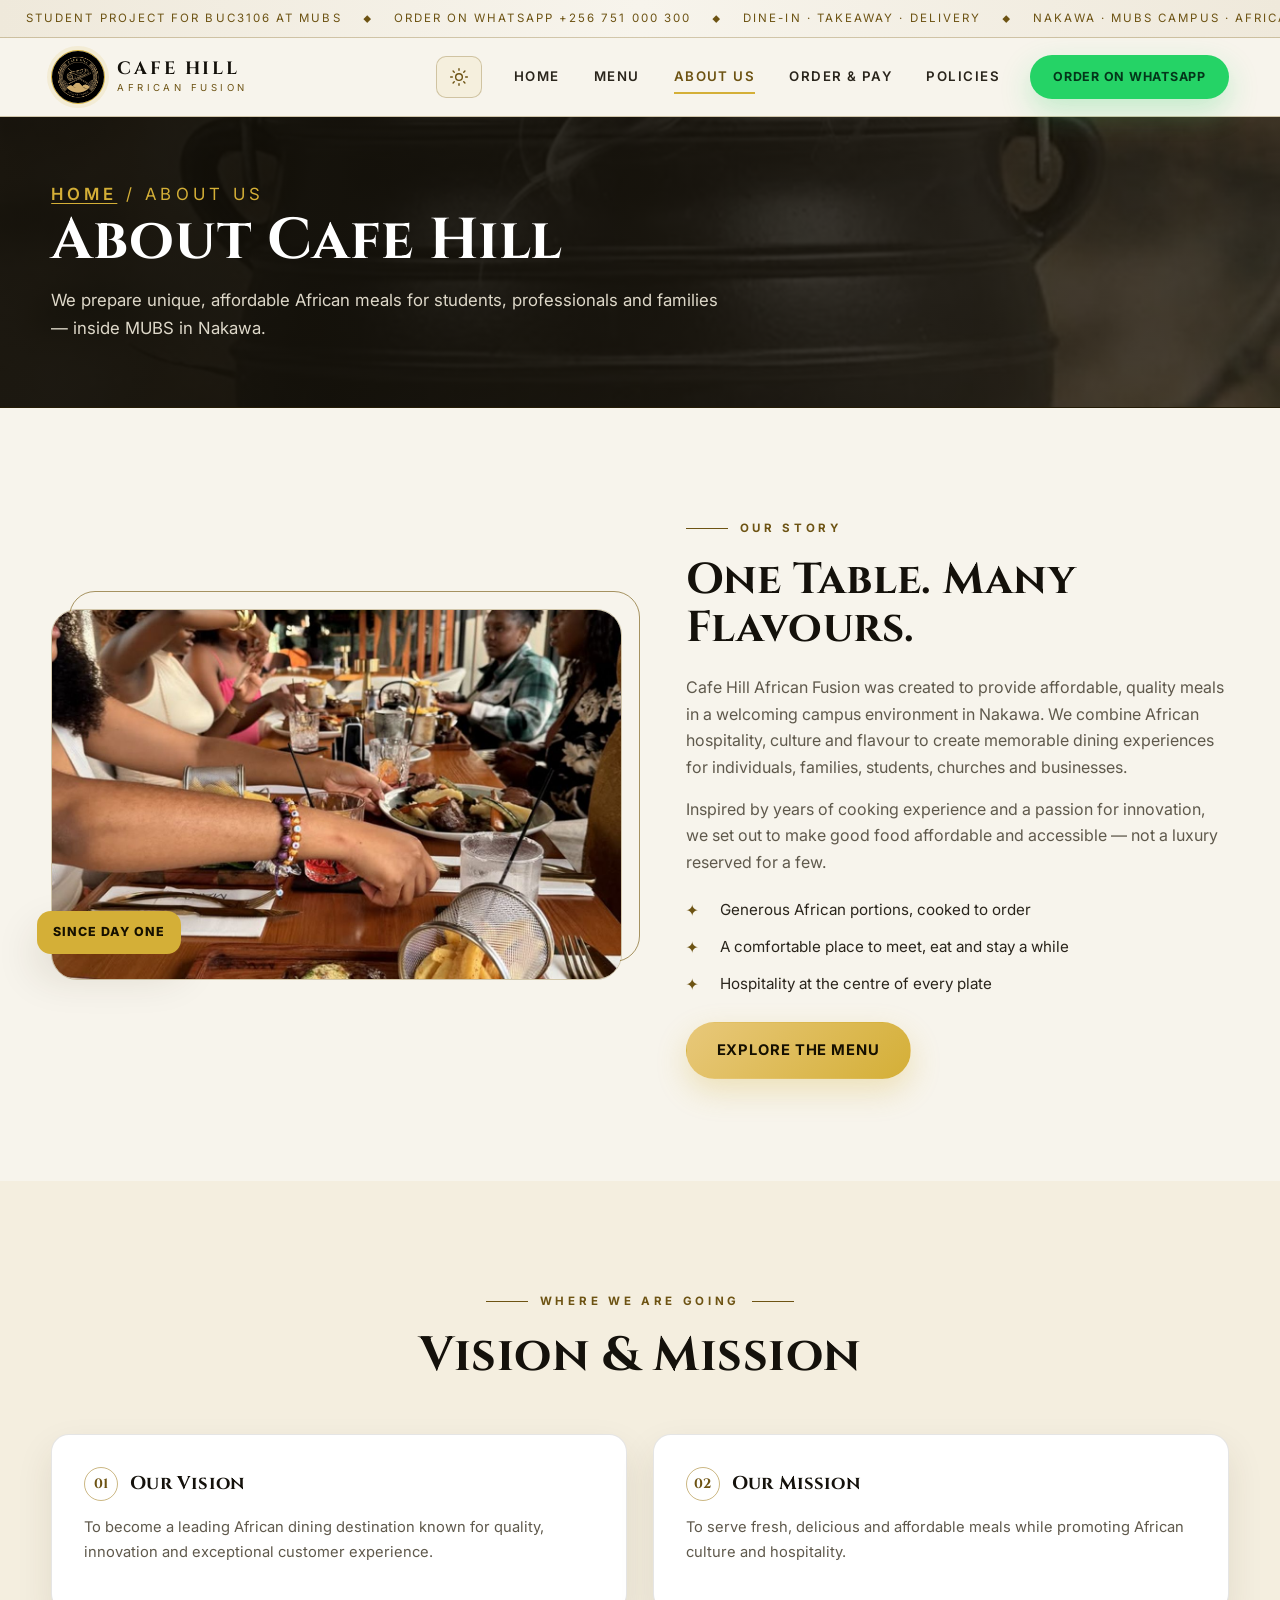
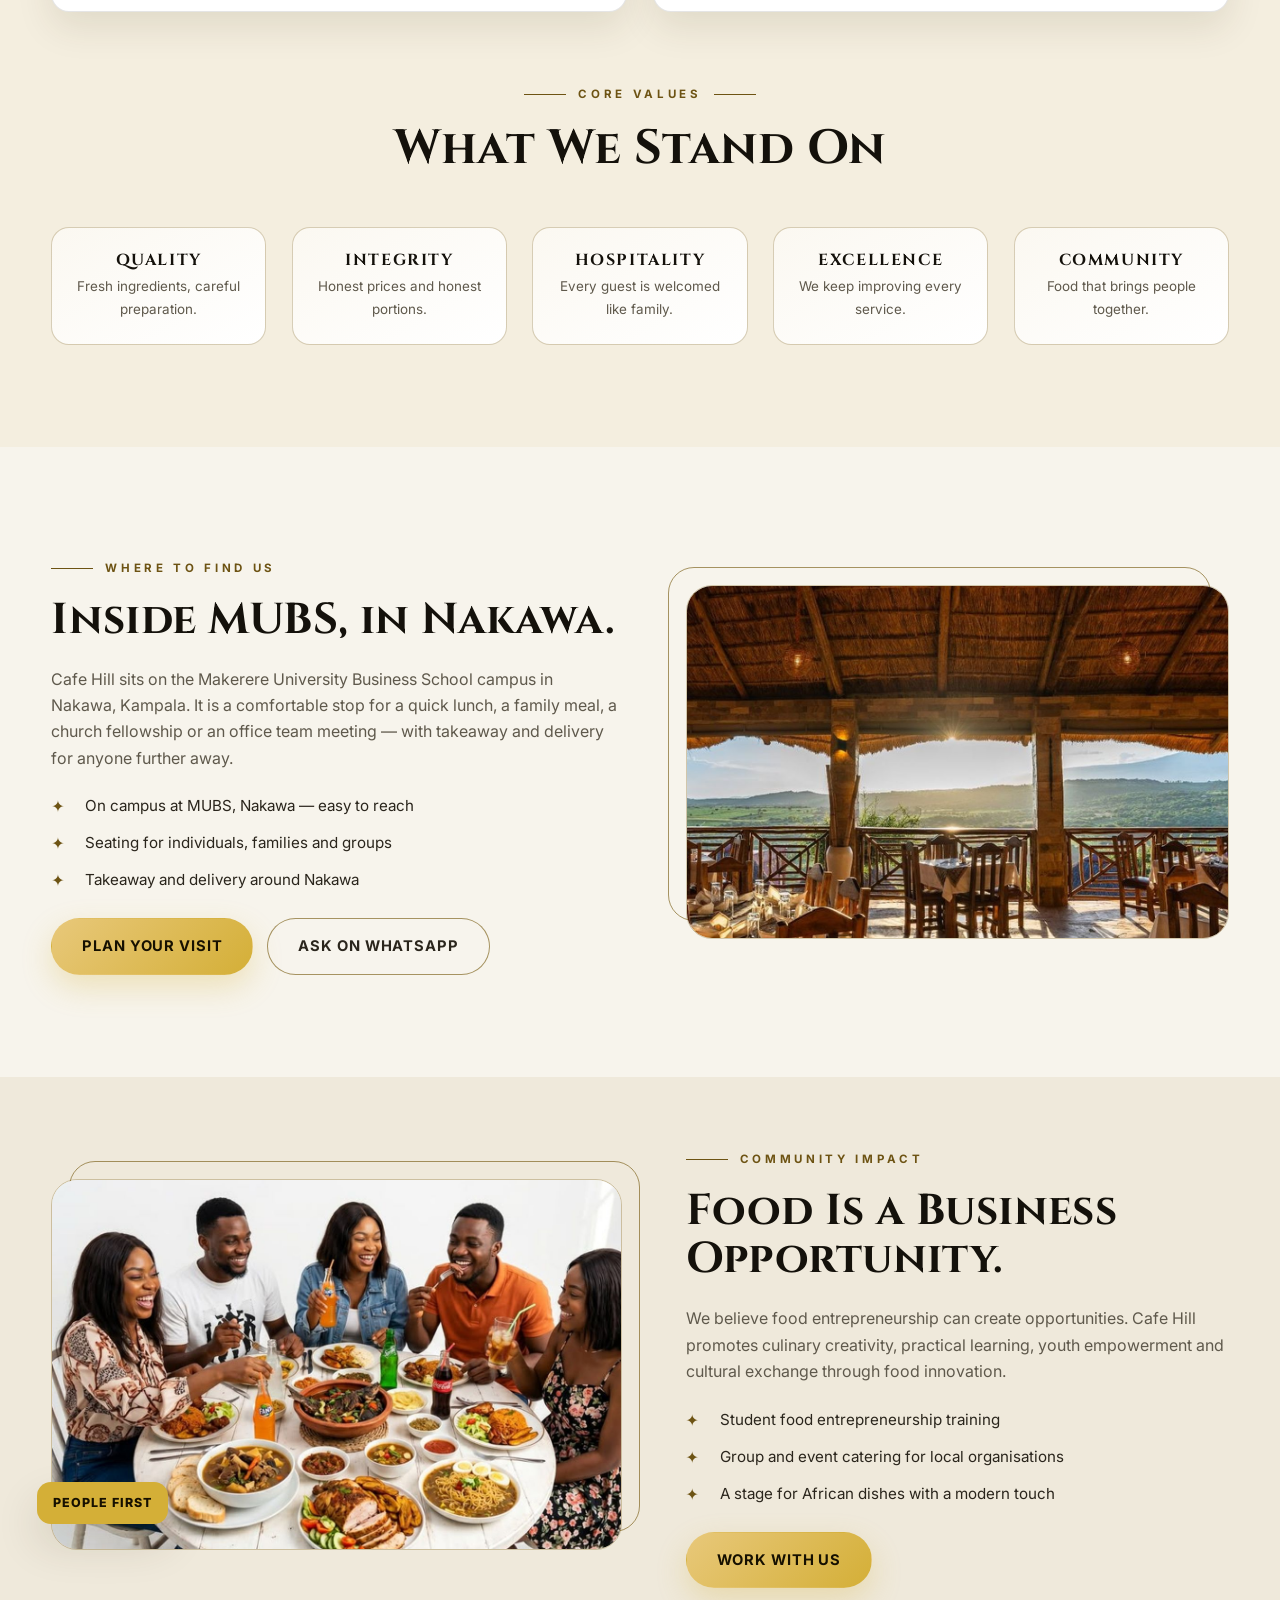
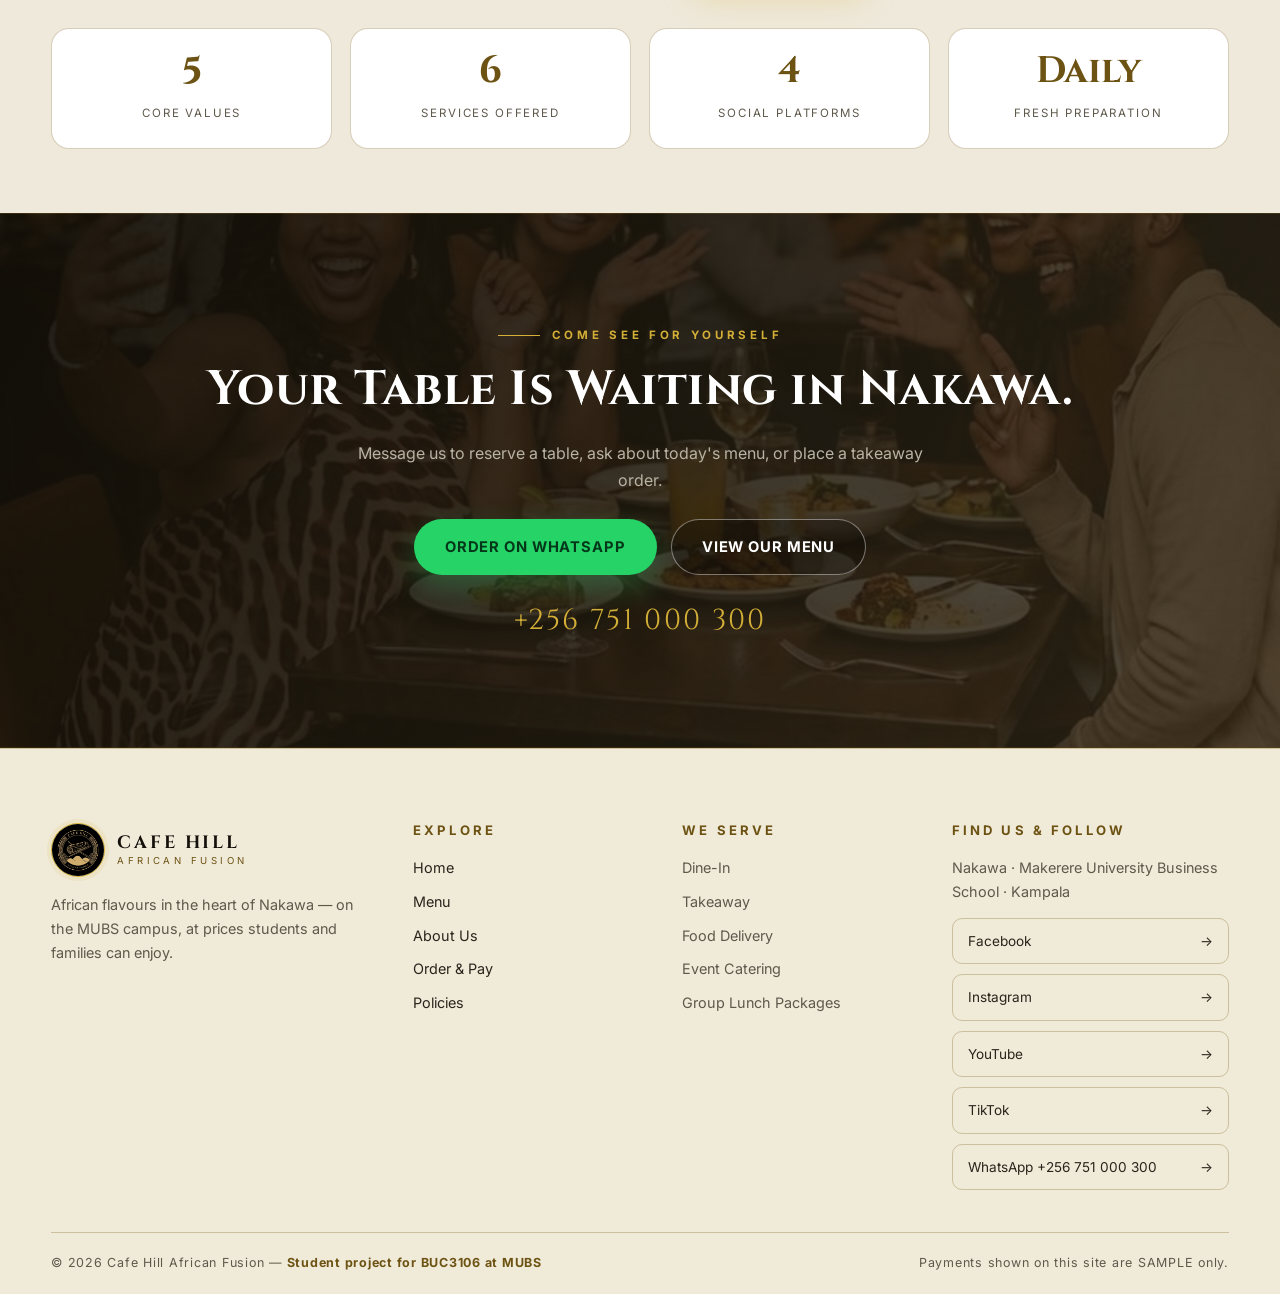
==== about.html @ 9f77c197 "Add the Cafe Hill African Fusion website: five pages, style.css and 26 photographs" ====
<!DOCTYPE html>
<html lang="en">
<head>
<meta charset="UTF-8">
<meta name="viewport" content="width=device-width, initial-scale=1">
<title>About Us | Cafe Hill African Fusion — Our Story, Vision &amp; Values</title>
<meta name="description" content="Cafe Hill African Fusion serves affordable African meals on the MUBS campus in Nakawa, Kampala, combining African hospitality with honest, modern cooking.">
<meta name="theme-color" content="#f7f4ec">
<link rel="icon" href="logo.jpeg">
<link rel="preconnect" href="https://fonts.googleapis.com">
<link rel="preconnect" href="https://fonts.gstatic.com" crossorigin>
<link href="https://fonts.googleapis.com/css2?family=Cinzel:wght@600;700;800&family=Inter:wght@400;500;600;700;800&display=swap" rel="stylesheet">
<link rel="stylesheet" href="style.css">
</head>
<body>

<!-- Top announcement bar -->
<div class="announce">
  <div class="announce__track">
    <span>Student project for BUC3106 at MUBS</span><span>Order on WhatsApp +256 751 000 300</span><span>Dine-in · Takeaway · Delivery</span><span>Nakawa · MUBS Campus · African Fusion</span>
    <span>Student project for BUC3106 at MUBS</span><span>Order on WhatsApp +256 751 000 300</span><span>Dine-in · Takeaway · Delivery</span><span>Nakawa · MUBS Campus · African Fusion</span>
  </div>
</div>

<!-- Header -->
<header class="site-header">
  <div class="container site-header__inner">
    <a class="brand" href="index.html">
      <img class="brand__mark" src="logo.jpeg" alt="Cafe Hill African Fusion logo">
      <span class="brand__text">
        <span class="brand__name">CAFE HILL</span>
        <span class="brand__tag">African Fusion</span>
      </span>
    </a>

    <input type="checkbox" id="nav-toggle" class="nav-toggle" aria-label="Show or hide the navigation menu">
    <input type="checkbox" id="theme-toggle" class="theme-toggle" checked aria-label="Switch between dark and light mode">

    <label class="theme-btn" for="theme-toggle">
      <svg class="icon-moon" viewBox="0 0 24 24" fill="none" stroke="currentColor" stroke-width="1.7" stroke-linecap="round" stroke-linejoin="round" aria-hidden="true"><path d="M21 12.8A9 9 0 1 1 11.2 3a7 7 0 0 0 9.8 9.8Z"/></svg>
      <svg class="icon-sun" viewBox="0 0 24 24" fill="none" stroke="currentColor" stroke-width="1.7" stroke-linecap="round" aria-hidden="true"><circle cx="12" cy="12" r="4"/><path d="M12 2v2M12 20v2M4.9 4.9l1.4 1.4M17.7 17.7l1.4 1.4M2 12h2M20 12h2M4.9 19.1l1.4-1.4M17.7 6.3l1.4-1.4"/></svg>
    </label>

    <label class="burger" for="nav-toggle" aria-hidden="true"><span></span><span></span><span></span></label>

    <nav class="site-nav" aria-label="Main menu">
      <a class="nav-link" href="index.html">Home</a>
      <a class="nav-link" href="products.html">Menu</a>
      <a class="nav-link" href="about.html" aria-current="page">About Us</a>
      <a class="nav-link" href="pay.html">Order &amp; Pay</a>
      <a class="nav-link" href="policies.html">Policies</a>
      <a class="btn btn--wa btn--sm header-cta" href="https://wa.me/256751000300?text=Hello%20Cafe%20Hill%2C%20I%20would%20like%20to%20place%20an%20order." target="_blank" rel="noopener">Order on WhatsApp</a>
    </nav>
  </div>
</header>

<main>

  <!-- ============ PAGE HERO ============ -->
  <section class="page-hero" style="--page-img:url('images/kitchen-story.jpg')">
    <div class="page-hero__bg" role="img" aria-label="A cooking pot over an open fire"></div>
    <div class="container">
      <p class="crumbs"><a href="index.html">Home</a> / About Us</p>
      <h1>About Cafe Hill</h1>
      <p>We prepare unique, affordable African meals for students, professionals and families — inside MUBS in Nakawa.</p>
    </div>
  </section>

  <!-- ============ OUR STORY ============ -->
  <section class="section">
    <div class="container">
      <div class="split">
        <div class="split__media">
          <img src="images/community.jpg" alt="Friends sharing a meal at a restaurant table" width="1200" height="780">
          <span class="float-tag">Since Day One</span>
        </div>
        <div>
          <span class="eyebrow">Our Story</span>
          <h2>One Table. Many Flavours.</h2>
          <p>
            Cafe Hill African Fusion was created to provide affordable, quality meals in a welcoming
            campus environment in Nakawa. We combine African hospitality, culture and flavour to create
            memorable dining experiences for individuals, families, students, churches and businesses.
          </p>
          <p>
            Inspired by years of cooking experience and a passion for innovation, we set out to make good
            food affordable and accessible — not a luxury reserved for a few.
          </p>
          <ul class="check-list">
            <li>Generous African portions, cooked to order</li>
            <li>A comfortable place to meet, eat and stay a while</li>
            <li>Hospitality at the centre of every plate</li>
          </ul>
          <a class="btn btn--gold" href="products.html">Explore The Menu</a>
        </div>
      </div>
    </div>
  </section>

  <!-- ============ VISION & MISSION ============ -->
  <section class="section section--cream">
    <div class="container">
      <div class="section-head section-head--center">
        <span class="eyebrow">Where We Are Going</span>
        <h2>Vision &amp; Mission</h2>
      </div>

      <div class="grid grid--2">
        <article class="policy-card">
          <h3><span class="num">01</span> Our Vision</h3>
          <p>
            To become a leading African dining destination known for quality, innovation and
            exceptional customer experience.
          </p>
        </article>
        <article class="policy-card">
          <h3><span class="num">02</span> Our Mission</h3>
          <p>
            To serve fresh, delicious and affordable meals while promoting African culture and hospitality.
          </p>
        </article>
      </div>

      <div class="section-head section-head--center" style="margin-top:clamp(40px,5vw,64px)">
        <span class="eyebrow">Core Values</span>
        <h2>What We Stand On</h2>
      </div>

      <div class="grid grid--5">
        <article class="value-pill"><h3>Quality</h3><p>Fresh ingredients, careful preparation.</p></article>
        <article class="value-pill"><h3>Integrity</h3><p>Honest prices and honest portions.</p></article>
        <article class="value-pill"><h3>Hospitality</h3><p>Every guest is welcomed like family.</p></article>
        <article class="value-pill"><h3>Excellence</h3><p>We keep improving every service.</p></article>
        <article class="value-pill"><h3>Community</h3><p>Food that brings people together.</p></article>
      </div>
    </div>
  </section>

  <!-- ============ LOCATION ============ -->
  <section class="section">
    <div class="container">
      <div class="split split--reverse">
        <div class="split__media">
          <img src="images/terrace.jpg" alt="Open-air dining terrace with a wide view" width="1200" height="780">
        </div>
        <div>
          <span class="eyebrow">Where To Find Us</span>
          <h2>Inside MUBS, in Nakawa.</h2>
          <p>
            Cafe Hill sits on the Makerere University Business School campus in Nakawa, Kampala. It is a
            comfortable stop for a quick lunch, a family meal, a church fellowship or an office team
            meeting — with takeaway and delivery for anyone further away.
          </p>
          <ul class="check-list">
            <li>On campus at MUBS, Nakawa — easy to reach</li>
            <li>Seating for individuals, families and groups</li>
            <li>Takeaway and delivery around Nakawa</li>
          </ul>
          <div class="btn-row">
            <a class="btn btn--gold" href="pay.html">Plan Your Visit</a>
            <a class="btn btn--ghost" href="https://wa.me/256751000300?text=Hello%20Cafe%20Hill%2C%20I%20would%20like%20to%20ask%20about%20your%20location." target="_blank" rel="noopener">Ask On WhatsApp</a>
          </div>
        </div>
      </div>
    </div>
  </section>

  <!-- ============ COMMUNITY IMPACT ============ -->
  <section class="section section--tight section--alt">
    <div class="container">
      <div class="split">
        <div class="split__media">
          <img src="images/catering.jpg" alt="A shared table of food for a group" width="1200" height="780">
          <span class="float-tag">People First</span>
        </div>
        <div>
          <span class="eyebrow">Community Impact</span>
          <h2>Food Is a Business Opportunity.</h2>
          <p>
            We believe food entrepreneurship can create opportunities. Cafe Hill promotes culinary
            creativity, practical learning, youth empowerment and cultural exchange through food innovation.
          </p>
          <ul class="check-list">
            <li>Student food entrepreneurship training</li>
            <li>Group and event catering for local organisations</li>
            <li>A stage for African dishes with a modern touch</li>
          </ul>
          <a class="btn btn--gold" href="https://wa.me/256751000300?text=Hello%20Cafe%20Hill%2C%20I%20would%20like%20to%20know%20more%20about%20your%20training%20and%20catering." target="_blank" rel="noopener">Work With Us</a>
        </div>
      </div>

      <div class="stat-row">
        <div class="stat"><b>5</b><span>Core Values</span></div>
        <div class="stat"><b>6</b><span>Services Offered</span></div>
        <div class="stat"><b>4</b><span>Social Platforms</span></div>
        <div class="stat"><b>Daily</b><span>Fresh Preparation</span></div>
      </div>
    </div>
  </section>

  <!-- ============ CTA BAND ============ -->
  <section class="section cta-band" style="--cta-img:url('images/friends.jpg')">
    <div class="container">
      <span class="eyebrow" style="justify-content:center">Come See For Yourself</span>
      <h2>Your Table Is Waiting in Nakawa.</h2>
      <p>Message us to reserve a table, ask about today's menu, or place a takeaway order.</p>
      <div class="btn-row">
        <a class="btn btn--wa" href="https://wa.me/256751000300?text=Hello%20Cafe%20Hill%2C%20I%20would%20like%20to%20place%20an%20order." target="_blank" rel="noopener">Order on WhatsApp</a>
        <a class="btn btn--ghost" href="products.html">View Our Menu</a>
      </div>
      <span class="cta-phone">+256 751 000 300</span>
    </div>
  </section>

</main>

<!-- Footer -->
<footer class="site-footer">
  <div class="container">
    <div class="footer-grid">
      <div class="footer-brand">
        <a class="brand" href="index.html">
          <img class="brand__mark" src="logo.jpeg" alt="Cafe Hill African Fusion logo">
          <span class="brand__text">
            <span class="brand__name">CAFE HILL</span>
            <span class="brand__tag">African Fusion</span>
          </span>
        </a>
        <p>African flavours in the heart of Nakawa — on the MUBS campus, at prices students and families can enjoy.</p>
      </div>

      <div>
        <h2 class="foot-title">Explore</h2>
        <ul class="footer-links">
          <li><a href="index.html">Home</a></li>
          <li><a href="products.html">Menu</a></li>
          <li><a href="about.html">About Us</a></li>
          <li><a href="pay.html">Order &amp; Pay</a></li>
          <li><a href="policies.html">Policies</a></li>
        </ul>
      </div>

      <div>
        <h2 class="foot-title">We Serve</h2>
        <ul class="footer-links">
          <li>Dine-In</li>
          <li>Takeaway</li>
          <li>Food Delivery</li>
          <li>Event Catering</li>
          <li>Group Lunch Packages</li>
        </ul>
      </div>

      <div>
        <h2 class="foot-title">Find Us &amp; Follow</h2>
        <p>Nakawa · Makerere University Business School · Kampala</p>
        <div class="footer-social">
          <a href="https://www.facebook.com/share/1Jii14uaoe/" target="_blank" rel="noopener"><span>Facebook</span><span>→</span></a>
          <a href="https://www.instagram.com/cafehillrestaurant" target="_blank" rel="noopener"><span>Instagram</span><span>→</span></a>
          <a href="https://youtube.com/@cafehillrestaurant" target="_blank" rel="noopener"><span>YouTube</span><span>→</span></a>
          <a href="https://www.tiktok.com/@cafehillrestaurant" target="_blank" rel="noopener"><span>TikTok</span><span>→</span></a>
          <a href="https://wa.me/256751000300" target="_blank" rel="noopener"><span>WhatsApp +256 751 000 300</span><span>→</span></a>
        </div>
      </div>
    </div>

    <div class="footer-bottom">
      <span>© <span>2026</span> Cafe Hill African Fusion — <strong>Student project for BUC3106 at MUBS</strong></span>
      <span>Payments shown on this site are SAMPLE only.</span>
    </div>
  </div>
</footer>

</body>
</html>
---- style.css ----
/* ============================================================
   CAFE HILL — AFRICAN FUSION
   style.css  |  All design for every page lives in this file.
   Brand: gold, black, cream (taken from the logo).
   Supports DARK mode (default) and LIGHT mode — the toggle in the
   header is a plain checkbox, so no JavaScript is needed anywhere.
   ============================================================ */

/* ---------- 1. Design tokens — DARK (default) ---------- */
:root {
  /* brand */
  --gold: #d4af37;
  --gold-2: #e8c87a;
  --gold-3: #7a5f16;          /* dark enough for text on light panels */
  --whatsapp: #25d366;
  --whatsapp-ink: #04361a;
  --link-green: #25d366;

  /* surfaces */
  --bg: #0a0a0a;
  --bg-alt: #0e0e0e;
  --bg-deep: #050505;
  --surface: #121212;
  --surface-2: #1b1b1b;
  --surface-3: #242424;
  --header-bg: rgba(8, 8, 8, 0.92);
  --line: rgba(212, 175, 55, 0.22);
  --line-strong: rgba(212, 175, 55, 0.5);
  --shadow: 0 22px 50px rgba(0, 0, 0, 0.45);

  /* text */
  --text: #f6f0e1;
  --heading: #ffffff;
  --muted: #b9b3a4;

  /* light "panel" (the cream sections — always lighter than the page) */
  --panel-bg: #f6f0e1;
  --panel-heading: #0a0a0a;
  --panel-text: #17140d;
  --panel-muted: #5c574c;
  --panel-border: rgba(0, 0, 0, 0.09);
  --panel-shadow: 0 14px 34px rgba(0, 0, 0, 0.07);
  --panel-card: #ffffff;

  /* text that always sits on a photo or dark band */
  --on-dark: #ffffff;
  --on-dark-body: #ded8c9;
  --on-dark-muted: #b9b3a4;

  /* footer follows the theme (dark in dark mode, warm sand in light mode) */
  --announce-bg: linear-gradient(90deg, #000000, #171205, #000000);
  --announce-fg: #e8c87a;
  --footer-bg: #050505;
  --footer-text: #b9b3a4;
  --footer-link: #f0ebdd;
  --footer-line: rgba(212, 175, 55, 0.22);
  --footer-accent: #d4af37;

  --radius: 18px;
  --radius-lg: 26px;
  --font-display: "Cinzel", "Playfair Display", Georgia, serif;
  --font-body: "Inter", system-ui, -apple-system, "Segoe UI", sans-serif;
}

/* ---------- 1b. Design tokens — LIGHT ---------- */
html:has(#theme-toggle:checked) {
  --gold-3: #6d5313;
  --link-green: #0e7a3f;

  --bg: #f7f4ec;
  --bg-alt: #efe9db;
  --bg-deep: #e6dfcd;
  --surface: #ffffff;
  --surface-2: #fbf8f1;
  --surface-3: #f1ece0;
  --header-bg: rgba(247, 244, 236, 0.93);
  --line: rgba(122, 95, 22, 0.3);
  --line-strong: rgba(122, 95, 22, 0.65);
  --shadow: 0 20px 44px rgba(60, 45, 10, 0.14);

  --text: #2a251c;
  --heading: #14110b;
  --muted: #5f594c;

  --panel-bg: #f4eedf;
  --panel-heading: #14110b;
  --panel-text: #2a251c;
  --panel-muted: #5f594c;
  --panel-border: rgba(0, 0, 0, 0.1);
  --panel-shadow: 0 16px 36px rgba(60, 45, 10, 0.1);
  --panel-card: #ffffff;

  /* announcement bar + footer flip to light surfaces too */
  --announce-bg: linear-gradient(90deg, #efe9db, #f7f4ec, #efe9db);
  --announce-fg: #6d5313;
  --footer-bg: #f0ead9;
  --footer-text: #5f594c;
  --footer-link: #2a251c;
  --footer-line: rgba(122, 95, 22, 0.3);
  --footer-accent: #6d5313;
}

/* ---------- 2. Reset & base ---------- */
*,
*::before,
*::after { box-sizing: border-box; }

html {
  scroll-behavior: smooth;
  -webkit-text-size-adjust: 100%;
  background: var(--bg);
}

body {
  margin: 0;
  background: var(--bg);
  color: var(--text);
  font-family: var(--font-body);
  font-size: 16px;
  line-height: 1.65;
  /* "clip" (not "hidden") stops sideways scrolling without turning the body
     into a scroll container — "hidden" would break the sticky header. */
  overflow-x: clip;
  -webkit-font-smoothing: antialiased;
  /* No transition here on purpose: animating the page background can leave a
     half-switched (unreadable) state in screenshots and audits. */
}

img { max-width: 100%; display: block; }

a { color: inherit; text-decoration: none; }

h1, h2, h3, h4 {
  font-family: var(--font-display);
  font-weight: 700;
  line-height: 1.12;
  margin: 0 0 0.5em;
  color: var(--heading);
  letter-spacing: 0.01em;
}

p { margin: 0 0 1em; }

ul { margin: 0; padding: 0; list-style: none; }

:focus-visible {
  outline: 3px solid var(--gold);
  outline-offset: 3px;
  border-radius: 4px;
}

::selection { background: var(--gold); color: #161000; }

/* ---------- 3. Layout helpers ---------- */
.container {
  width: min(1180px, 92vw);
  margin-inline: auto;
}

.section { padding: clamp(56px, 8vw, 104px) 0; }
.section--tight { padding: clamp(40px, 5vw, 64px) 0; }
.section--alt { background: var(--bg-alt); }

/* Light "panel" sections (always readable in both modes) */
.section--cream {
  background: var(--panel-bg);
  color: var(--panel-text);
}
.section--cream h1,
.section--cream h2,
.section--cream h3,
.section--cream h4 { color: var(--panel-heading); }
.section--cream p { color: var(--panel-muted); }

/* Small gold label above every section title */
.eyebrow {
  display: inline-flex;
  align-items: center;
  gap: 12px;
  font-family: var(--font-body);
  font-size: 0.72rem;
  font-weight: 700;
  letter-spacing: 0.32em;
  text-transform: uppercase;
  color: var(--gold);
  margin-bottom: 18px;
}
.eyebrow::before {
  content: "";
  width: 42px;
  height: 1px;
  background: currentColor;
}
.section--cream .eyebrow { color: var(--gold-3); }

.section-head { max-width: 720px; margin-bottom: clamp(30px, 4vw, 52px); }
.section-head h2 { font-size: clamp(1.9rem, 4vw, 3rem); }
.section-head p { color: var(--muted); font-size: 1.05rem; margin-bottom: 0; }
.section--cream .section-head p { color: var(--panel-muted); }
.section-head--center { margin-inline: auto; text-align: center; }
.section-head--center .eyebrow { justify-content: center; }
.section-head--center .eyebrow::after {
  content: "";
  width: 42px;
  height: 1px;
  background: currentColor;
}

/* ---------- 4. Buttons ---------- */
.btn {
  display: inline-flex;
  align-items: center;
  justify-content: center;
  gap: 10px;
  padding: 15px 30px;
  border-radius: 999px;
  font-weight: 700;
  font-size: 0.92rem;
  letter-spacing: 0.06em;
  text-transform: uppercase;
  border: 1px solid transparent;
  cursor: pointer;
  transition: transform 0.25s ease, background 0.25s ease, color 0.25s ease,
    box-shadow 0.25s ease, border-color 0.25s ease;
}
.btn:hover { transform: translateY(-3px); }
.btn:active { transform: translateY(-1px); }

.btn--gold {
  background: linear-gradient(135deg, var(--gold-2), var(--gold));
  color: #161000;
  box-shadow: 0 12px 30px rgba(212, 175, 55, 0.28);
}
.btn--gold:hover { box-shadow: 0 18px 38px rgba(212, 175, 55, 0.4); }

.btn--wa {
  background: var(--whatsapp);
  color: var(--whatsapp-ink);
  box-shadow: 0 12px 30px rgba(37, 211, 102, 0.25);
}
.btn--wa:hover { background: #3ce67a; box-shadow: 0 18px 40px rgba(37, 211, 102, 0.35); }

.btn--ghost {
  background: rgba(255, 255, 255, 0.05);
  border-color: var(--line-strong);
  color: var(--text);
}
.btn--ghost:hover {
  border-color: var(--gold);
  color: var(--gold);
  background: rgba(212, 175, 55, 0.12);
}

.btn--dark {
  background: #14110b;
  color: #f6f0e1;
  border-color: #14110b;
}
.btn--dark:hover { background: #000; color: var(--gold); border-color: #000; }

.btn--sm { padding: 11px 22px; font-size: 0.78rem; }
.btn--block { width: 100%; }

.btn-row { display: flex; flex-wrap: wrap; gap: 14px; }

/* Ghost buttons sitting on a photo always use light ink */
.hero .btn--ghost,
.page-hero .btn--ghost,
.cta-band .btn--ghost {
  color: var(--on-dark);
  border-color: rgba(255, 255, 255, 0.42);
  background: rgba(0, 0, 0, 0.28);
}
.hero .btn--ghost:hover,
.page-hero .btn--ghost:hover,
.cta-band .btn--ghost:hover {
  color: var(--gold);
  border-color: var(--gold);
  background: rgba(0, 0, 0, 0.5);
}

/* ---------- 5. Theme toggle (CSS only, no JavaScript) ---------- */
.theme-toggle {
  position: absolute;
  width: 1px;
  height: 1px;
  opacity: 0;
  pointer-events: none;
}

.theme-btn {
  margin-left: auto;
  display: grid;
  place-items: center;
  width: 46px;
  height: 42px;
  border: 1px solid var(--line);
  border-radius: 10px;
  background: rgba(212, 175, 55, 0.08);
  color: var(--gold);
  cursor: pointer;
  flex: 0 0 auto;
  transition: background 0.25s ease, border-color 0.25s ease, transform 0.25s ease;
}
.theme-btn:hover {
  background: rgba(212, 175, 55, 0.18);
  border-color: var(--gold);
  transform: translateY(-2px);
}
.theme-btn svg {
  grid-area: 1 / 1;
  width: 20px;
  height: 20px;
  transition: opacity 0.3s ease, transform 0.45s ease;
}
.theme-btn .icon-sun { opacity: 0; transform: rotate(-120deg) scale(0.4); }
html:has(#theme-toggle:checked) .theme-btn .icon-moon { opacity: 0; transform: rotate(120deg) scale(0.4); }
html:has(#theme-toggle:checked) .theme-btn .icon-sun { opacity: 1; transform: none; }
.theme-toggle:focus-visible ~ .site-header .theme-btn,
.theme-toggle:focus-visible ~ .theme-btn {
  outline: 3px solid var(--gold);
  outline-offset: 3px;
}

/* ---------- 6. Announcement bar ---------- */
.announce {
  background: var(--announce-bg);
  border-bottom: 1px solid var(--line);
  color: var(--announce-fg);
  font-size: 0.72rem;
  letter-spacing: 0.18em;
  text-transform: uppercase;
  overflow: hidden;
  white-space: nowrap;
}
.announce__track {
  display: inline-block;
  padding: 9px 0;
  animation: slide-left 32s linear infinite;
}
.announce__track span { padding: 0 26px; position: relative; }
.announce__track span::after {
  content: "◆";
  position: absolute;
  right: -5px;
  font-size: 0.5rem;
  top: 2px;
  color: var(--gold-3);
}
@keyframes slide-left {
  from { transform: translateX(0); }
  to { transform: translateX(-50%); }
}

/* ---------- 7. Header & navigation ---------- */
.site-header {
  position: sticky;
  top: 0;
  z-index: 60;
  background: var(--header-bg);
  backdrop-filter: blur(14px);
  border-bottom: 1px solid var(--line);
}

.site-header__inner {
  display: flex;
  align-items: center;
  justify-content: space-between;
  gap: 18px;
  padding: 12px 0;
}

.brand { display: flex; align-items: center; gap: 12px; }
.brand__mark {
  width: 54px;
  height: 54px;
  border-radius: 50%;
  object-fit: cover;
  border: 1px solid var(--gold);
  box-shadow: 0 0 0 4px rgba(212, 175, 55, 0.12);
  background: #000;
}
.brand__text { line-height: 1.1; }
.brand__name {
  font-family: var(--font-display);
  font-size: 1.12rem;
  font-weight: 700;
  letter-spacing: 0.16em;
  color: var(--heading);
  display: block;
}
.brand__tag {
  font-size: 0.6rem;
  letter-spacing: 0.36em;
  text-transform: uppercase;
  color: var(--gold);
  display: block;
  margin-top: 3px;
}

.nav-toggle { position: absolute; opacity: 0; pointer-events: none; }

.site-nav { display: flex; align-items: center; gap: 6px; }
.site-nav a.nav-link {
  position: relative;
  padding: 10px 14px;
  font-size: 0.83rem;
  font-weight: 600;
  letter-spacing: 0.11em;
  text-transform: uppercase;
  color: var(--text);
  transition: color 0.2s ease;
}
.site-nav a.nav-link::after {
  content: "";
  position: absolute;
  left: 14px;
  right: 14px;
  bottom: 4px;
  height: 2px;
  background: var(--gold);
  transform: scaleX(0);
  transform-origin: left;
  transition: transform 0.28s ease;
}
.site-nav a.nav-link:hover { color: var(--gold); }
.site-nav a.nav-link:hover::after,
.site-nav a.nav-link[aria-current="page"]::after { transform: scaleX(1); }
.site-nav a.nav-link[aria-current="page"] { color: var(--gold); }

.header-cta { margin-left: 10px; }

.burger {
  display: none;
  width: 46px;
  height: 42px;
  border: 1px solid var(--line);
  border-radius: 10px;
  cursor: pointer;
  place-items: center;
  gap: 5px;
  padding: 11px 12px;
}
.burger span {
  display: block;
  height: 2px;
  width: 100%;
  background: var(--gold);
  transition: transform 0.3s ease, opacity 0.2s ease;
}
/* keyboard users get a visible ring on the burger, since its input is hidden */
.nav-toggle:focus-visible ~ .burger {
  outline: 3px solid var(--gold);
  outline-offset: 3px;
}

/* ---------- 8. Hero ---------- */
.hero {
  position: relative;
  isolation: isolate;
  min-height: min(88vh, 780px);
  display: flex;
  align-items: center;
  padding: clamp(60px, 9vw, 120px) 0;
  background: #000;
  overflow: hidden;
}
.hero__bg {
  position: absolute;
  inset: 0;
  z-index: -2;
  background-image: var(--hero-img);
  background-size: cover;
  background-position: center;
  transform: scale(1.04);
}
.hero::before {
  content: "";
  position: absolute;
  inset: 0;
  z-index: -1;
  background:
    linear-gradient(100deg, rgba(0, 0, 0, 0.95) 6%, rgba(0, 0, 0, 0.74) 48%, rgba(0, 0, 0, 0.3) 100%),
    radial-gradient(120% 90% at 50% 120%, rgba(212, 175, 55, 0.24), transparent 60%);
}
/* thin gold frame like the logo border */
.hero::after {
  content: "";
  position: absolute;
  inset: clamp(12px, 2vw, 26px);
  border: 1px solid rgba(212, 175, 55, 0.35);
  border-radius: 4px;
  pointer-events: none;
  z-index: -1;
}

.hero__inner { max-width: 760px; position: relative; }

.hero h1 {
  font-size: clamp(2.4rem, 6.4vw, 4.6rem);
  margin-bottom: 20px;
  color: var(--on-dark);
  text-shadow: 0 6px 40px rgba(0, 0, 0, 0.6);
}
.hero h1 em {
  font-style: normal;
  color: var(--gold);
  display: block;
}
.hero__lead {
  font-size: clamp(1rem, 1.6vw, 1.18rem);
  color: var(--on-dark-body);
  max-width: 56ch;
  margin-bottom: 30px;
}
.hero__badges {
  display: flex;
  flex-wrap: wrap;
  gap: 10px;
  margin-top: 34px;
}
.badge {
  display: inline-flex;
  align-items: center;
  gap: 8px;
  padding: 8px 16px;
  border: 1px solid var(--line-strong);
  background: var(--surface);
  border-radius: 999px;
  font-size: 0.76rem;
  letter-spacing: 0.1em;
  text-transform: uppercase;
  color: var(--text);
}
.badge b { color: var(--gold); font-weight: 700; }
/* On a photo or dark band the badge becomes a dark glass pill. */
.hero .badge,
.page-hero .badge,
.cta-band .badge {
  border-color: rgba(212, 175, 55, 0.4);
  background: rgba(0, 0, 0, 0.55);
  backdrop-filter: blur(6px);
  color: var(--on-dark);
}
.hero .badge b { color: var(--gold); }

/* floating card in the hero corner */
.hero__card {
  position: absolute;
  right: clamp(16px, 4vw, 70px);
  bottom: clamp(60px, 8vw, 80px);
  width: 250px;
  padding: 22px;
  background: rgba(10, 10, 10, 0.88);
  border: 1px solid rgba(212, 175, 55, 0.35);
  border-radius: var(--radius);
  backdrop-filter: blur(10px);
  box-shadow: var(--shadow);
  color: var(--on-dark-muted);
}
.hero__card h2, .hero__card h3 {
  font-size: 1rem;
  color: var(--gold);
  margin-bottom: 8px;
  letter-spacing: 0.08em;
}
.hero__card p { font-size: 0.86rem; color: var(--on-dark-muted); margin: 0; }
.hero__card .price {
  font-family: var(--font-display);
  font-size: 1.7rem;
  color: var(--on-dark);
  display: block;
  margin-top: 10px;
}

/* ---------- 9. Gold ticker strip ---------- */
.ticker {
  background: linear-gradient(90deg, var(--gold-3), var(--gold), var(--gold-2), var(--gold), var(--gold-3));
  color: #171100;
  overflow: hidden;
  white-space: nowrap;
  border-block: 1px solid #000;
}
.ticker__track {
  display: inline-block;
  padding: 15px 0;
  animation: slide-left 40s linear infinite;
  font-family: var(--font-display);
  font-weight: 700;
  font-size: clamp(0.95rem, 1.6vw, 1.15rem);
  letter-spacing: 0.16em;
  text-transform: uppercase;
}
.ticker__track span { padding: 0 26px; }
.ticker__track span::after { content: "✦"; padding-left: 26px; color: #6a5310; }

/* ---------- 10. Cards ---------- */
.grid { display: grid; gap: clamp(16px, 2vw, 26px); }
.grid--2 { grid-template-columns: repeat(2, 1fr); }
.grid--3 { grid-template-columns: repeat(3, 1fr); }
.grid--4 { grid-template-columns: repeat(4, 1fr); }
.grid--5 { grid-template-columns: repeat(5, 1fr); }

/* Why-choose card */
.why-card {
  position: relative;
  padding: 34px 28px;
  background: linear-gradient(160deg, var(--surface-2), var(--surface));
  border: 1px solid var(--line);
  border-radius: var(--radius);
  overflow: hidden;
  transition: transform 0.35s ease, border-color 0.35s ease, box-shadow 0.35s ease;
}
.why-card::before {
  content: attr(data-num);
  position: absolute;
  top: -14px;
  right: 10px;
  font-family: var(--font-display);
  font-size: 5rem;
  color: rgba(212, 175, 55, 0.14);
  line-height: 1;
}
.why-card:hover {
  transform: translateY(-8px);
  border-color: rgba(212, 175, 55, 0.55);
  box-shadow: var(--shadow);
}
.why-card__icon {
  width: 52px;
  height: 52px;
  display: grid;
  place-items: center;
  border-radius: 14px;
  background: rgba(212, 175, 55, 0.14);
  border: 1px solid var(--line);
  margin-bottom: 18px;
  color: var(--gold);
}
.why-card h3 { font-size: 1.15rem; margin-bottom: 8px; }
.why-card p { font-size: 0.92rem; color: var(--muted); margin: 0; }

/* Product / dish card */
.dish-card {
  display: flex;
  flex-direction: column;
  background: var(--surface);
  border: 1px solid var(--line);
  border-radius: var(--radius);
  overflow: hidden;
  transition: transform 0.35s ease, box-shadow 0.35s ease, border-color 0.35s ease;
}
.dish-card:hover {
  transform: translateY(-8px);
  border-color: rgba(212, 175, 55, 0.6);
  box-shadow: var(--shadow);
}
.dish-card__media { position: relative; aspect-ratio: 4 / 3; overflow: hidden; background: #000; }
.dish-card__media img {
  width: 100%;
  height: 100%;
  object-fit: cover;
  transition: transform 0.7s ease;
}
.dish-card:hover .dish-card__media img { transform: scale(1.09); }
.dish-card__price {
  position: absolute;
  left: 14px;
  bottom: 14px;
  background: linear-gradient(135deg, var(--gold-2), var(--gold));
  color: #161000;
  font-weight: 800;
  font-size: 0.85rem;
  letter-spacing: 0.04em;
  padding: 8px 15px;
  border-radius: 999px;
  box-shadow: 0 10px 22px rgba(0, 0, 0, 0.45);
}
.dish-card__tag {
  position: absolute;
  top: 14px;
  right: 14px;
  background: rgba(0, 0, 0, 0.8);
  border: 1px solid rgba(212, 175, 55, 0.45);
  color: var(--gold-2);
  font-size: 0.64rem;
  letter-spacing: 0.18em;
  text-transform: uppercase;
  padding: 6px 12px;
  border-radius: 999px;
}
.dish-card__body { padding: 20px 20px 22px; display: flex; flex-direction: column; flex: 1; }
.dish-card__body h3 { font-size: 1.1rem; margin-bottom: 6px; }
.dish-card__body p { font-size: 0.89rem; color: var(--muted); flex: 1; margin-bottom: 16px; }
.dish-card__meta {
  display: flex;
  align-items: center;
  justify-content: space-between;
  gap: 12px;
  padding-top: 14px;
  border-top: 1px dashed var(--line);
}
.dish-card__meta .price {
  font-family: var(--font-display);
  color: var(--gold);
  font-size: 1.12rem;
  font-weight: 700;
}
.mini-link {
  font-size: 0.76rem;
  font-weight: 700;
  letter-spacing: 0.12em;
  text-transform: uppercase;
  color: var(--link-green);
}
.mini-link:hover { color: var(--gold); }

/* ---------- 11. Split / story section ---------- */
.split {
  display: grid;
  grid-template-columns: 1.05fr 1fr;
  gap: clamp(28px, 5vw, 64px);
  align-items: center;
}
.split--reverse .split__media { order: 2; }

.split__media { position: relative; z-index: 0; }
.split__media img {
  border-radius: var(--radius-lg);
  width: 100%;
  height: 100%;
  object-fit: cover;
  border: 1px solid var(--line);
}
.split__media::after {
  content: "";
  position: absolute;
  inset: -18px -18px 18px 18px;
  border: 1px solid var(--line-strong);
  border-radius: var(--radius-lg);
  z-index: -1;
}
.split--reverse .split__media::after { inset: -18px 18px 18px -18px; }

.split__media .float-tag {
  position: absolute;
  left: -14px;
  bottom: 26px;
  background: var(--gold);
  color: #161000;
  padding: 14px 20px;
  border-radius: 14px;
  font-weight: 800;
  font-size: 0.85rem;
  letter-spacing: 0.08em;
  text-transform: uppercase;
  box-shadow: var(--shadow);
}

.split h2 { font-size: clamp(1.8rem, 3.6vw, 2.7rem); }
.split p { color: var(--muted); }
.section--cream .split p { color: var(--panel-muted); }

.check-list { display: grid; gap: 12px; margin: 22px 0 26px; }
.check-list li {
  position: relative;
  padding-left: 34px;
  font-size: 0.95rem;
  color: var(--text);
}
.section--cream .check-list li { color: var(--panel-text); }
.check-list li::before {
  content: "✦";
  position: absolute;
  left: 0;
  top: 0;
  color: var(--gold);
  font-size: 1rem;
}
.section--cream .check-list li::before { color: var(--gold-3); }

/* ---------- 12. Services chips ---------- */
.chips { display: flex; flex-wrap: wrap; gap: 12px; justify-content: center; }
.chip {
  padding: 13px 24px;
  border: 1px solid var(--line);
  border-radius: 999px;
  background: rgba(212, 175, 55, 0.05);
  font-size: 0.82rem;
  font-weight: 600;
  letter-spacing: 0.12em;
  text-transform: uppercase;
  color: var(--text);
  transition: all 0.25s ease;
}
.chip:hover {
  background: var(--gold);
  color: #161000;
  border-color: var(--gold);
  transform: translateY(-4px);
}

/* ---------- 13. Social cards ---------- */
.social-card {
  display: flex;
  align-items: center;
  gap: 16px;
  padding: 22px;
  border: 1px solid var(--line);
  border-radius: var(--radius);
  background: var(--surface);
  transition: all 0.3s ease;
}
.social-card:hover {
  transform: translateY(-6px);
  border-color: var(--gold);
  background: var(--surface-2);
}
.social-card__icon {
  width: 46px;
  height: 46px;
  flex: 0 0 46px;
  display: grid;
  place-items: center;
  border-radius: 12px;
  background: rgba(212, 175, 55, 0.16);
  color: var(--gold);
  font-weight: 800;
  font-family: var(--font-display);
}
.social-card b { display: block; font-size: 0.98rem; color: var(--heading); }
.social-card span { font-size: 0.8rem; color: var(--muted); }

/* ---------- 14. CTA band ---------- */
.cta-band {
  position: relative;
  overflow: hidden;
  background:
    linear-gradient(120deg, rgba(0, 0, 0, 0.93), rgba(0, 0, 0, 0.7)),
    var(--cta-img) center/cover;
  border-block: 1px solid var(--line);
  text-align: center;
}
.cta-band h2 { font-size: clamp(1.8rem, 4vw, 3rem); color: var(--on-dark); }
.cta-band p { color: var(--on-dark-muted); max-width: 60ch; margin-inline: auto; }
.cta-band .eyebrow { color: var(--gold); }
.cta-band .btn-row { justify-content: center; margin-top: 26px; }
.cta-phone {
  display: inline-block;
  margin-top: 22px;
  font-family: var(--font-display);
  font-size: clamp(1.2rem, 3vw, 1.8rem);
  color: var(--gold);
  letter-spacing: 0.08em;
}

/* ---------- 15. Footer ---------- */
.site-footer {
  background: var(--footer-bg);
  border-top: 1px solid var(--footer-line);
  padding: clamp(46px, 6vw, 74px) 0 0;
}
.footer-grid {
  display: grid;
  grid-template-columns: 1.4fr 1fr 1fr 1.2fr;
  gap: clamp(24px, 3vw, 44px);
  padding-bottom: 42px;
}
.site-footer .foot-title {
  font-size: 0.82rem;
  letter-spacing: 0.24em;
  text-transform: uppercase;
  color: var(--footer-accent);
  margin-bottom: 18px;
  font-family: var(--font-body);
  font-weight: 700;
}
/* the logo wording inside the footer follows the footer surface */
.site-footer .brand__name,
.site-footer .brand__tag { color: var(--heading); }
.site-footer .brand__tag { color: var(--footer-accent); }
.site-footer p, .site-footer li { color: var(--footer-text); font-size: 0.9rem; }
.footer-links li { margin-bottom: 10px; }
.footer-links a { color: var(--footer-link); display: inline-block; }
.footer-links a:hover { background: var(--gold); color: #161000; border-radius: 6px; padding-left: 6px; }
.footer-brand .brand { margin-bottom: 16px; }
.footer-social { display: grid; gap: 10px; }
.footer-social a {
  display: flex;
  align-items: center;
  justify-content: space-between;
  padding: 11px 15px;
  border: 1px solid var(--footer-line);
  border-radius: 10px;
  font-size: 0.85rem;
  color: var(--footer-link);
  transition: all 0.25s ease;
}
.footer-social a:hover { background: var(--gold); color: #161000; border-color: var(--gold); }
.footer-bottom {
  border-top: 1px solid var(--footer-line);
  padding: 20px 0;
  display: flex;
  flex-wrap: wrap;
  gap: 10px;
  justify-content: space-between;
  align-items: center;
  font-size: 0.78rem;
  color: var(--footer-text);
  letter-spacing: 0.06em;
}
.footer-bottom strong { color: var(--footer-accent); }

/* ---------- 16. Inner page hero ---------- */
.page-hero {
  position: relative;
  isolation: isolate;
  padding: clamp(56px, 8vw, 104px) 0;
  background: #000;
  overflow: hidden;
  border-bottom: 1px solid var(--line);
}
.page-hero__bg {
  position: absolute;
  inset: 0;
  z-index: -2;
  background-image: var(--page-img);
  background-size: cover;
  background-position: center;
}
.page-hero::before {
  content: "";
  position: absolute;
  inset: 0;
  z-index: -1;
  background: linear-gradient(100deg, rgba(0, 0, 0, 0.95) 25%, rgba(0, 0, 0, 0.62) 100%);
}
.page-hero h1 { font-size: clamp(2.1rem, 5vw, 3.6rem); margin-bottom: 14px; color: var(--on-dark); }
.page-hero p { color: var(--on-dark-body); max-width: 62ch; font-size: 1.05rem; margin-bottom: 0; }

.crumbs {
  font-size: 0.72rem;
  letter-spacing: 0.24em;
  text-transform: uppercase;
  color: var(--gold);
  margin-bottom: 18px;
}
.crumbs a:hover { text-decoration: underline; }

/* ---------- 17. Menu (products) page ---------- */
.cat-nav {
  position: sticky;
  top: 79px;
  z-index: 40;
  background: var(--header-bg);
  backdrop-filter: blur(12px);
  border-bottom: 1px solid var(--line);
}
.cat-nav__inner {
  display: flex;
  gap: 8px;
  overflow-x: auto;
  padding: 12px 0;
  scrollbar-width: none;
}
.cat-nav__inner::-webkit-scrollbar { display: none; }
.cat-nav a {
  white-space: nowrap;
  padding: 9px 18px;
  border: 1px solid var(--line);
  border-radius: 999px;
  font-size: 0.76rem;
  font-weight: 700;
  letter-spacing: 0.12em;
  text-transform: uppercase;
  color: var(--text);
  transition: all 0.25s ease;
}
.cat-nav a:hover { background: var(--gold); color: #161000; border-color: var(--gold); }

.menu-block { scroll-margin-top: 150px; }
.menu-block + .menu-block { margin-top: clamp(44px, 6vw, 76px); }

.menu-block__head {
  display: flex;
  align-items: baseline;
  gap: 18px;
  margin-bottom: 26px;
  padding-bottom: 14px;
  border-bottom: 1px solid var(--line);
}
.menu-block__head h2 { font-size: clamp(1.4rem, 3vw, 2.1rem); margin: 0; }
.menu-block__head span {
  font-size: 0.74rem;
  letter-spacing: 0.2em;
  text-transform: uppercase;
  color: var(--gold);
}

.note-box {
  margin-top: 34px;
  padding: 22px 26px;
  border: 1px dashed var(--line-strong);
  border-radius: var(--radius);
  background: rgba(212, 175, 55, 0.07);
  font-size: 0.9rem;
  color: var(--text);
}
.note-box b { color: var(--gold); }

/* Inline links inside running text are underlined so they are not
   distinguishable by colour alone (accessibility). */
.note-box a,
.crumbs a,
.policy-card a,
.step p a {
  text-decoration: underline;
  text-underline-offset: 3px;
  font-weight: 600;
}
/* In-text links keep strong contrast in BOTH themes (never an inline colour,
   because inline styles cannot be themed). */
.note-box a,
.step p a { color: var(--heading); }

/* ---------- 18. How to order & pay ---------- */
.steps {
  display: grid;
  grid-template-columns: repeat(4, 1fr);
  gap: 20px;
  counter-reset: step;
}
.step {
  position: relative;
  padding: 30px 24px 26px;
  background: var(--surface);
  border: 1px solid var(--line);
  border-radius: var(--radius);
  transition: all 0.3s ease;
}
.step:hover { border-color: var(--gold); transform: translateY(-6px); }
.step::before {
  counter-increment: step;
  content: counter(step, decimal-leading-zero);
  display: block;
  font-family: var(--font-display);
  font-size: 2rem;
  color: var(--gold);
  margin-bottom: 12px;
  line-height: 1;
}
.step h3 { font-size: 1.02rem; margin-bottom: 6px; }
.step p { font-size: 0.87rem; color: var(--muted); margin: 0; }
.step:not(:last-child)::after {
  content: "→";
  position: absolute;
  right: -18px;
  top: 42%;
  color: var(--gold);
  font-size: 1.1rem;
  z-index: 2;
}

.pay-card {
  background: var(--surface);
  border: 1px solid var(--line);
  border-radius: var(--radius);
  overflow: hidden;
  display: flex;
  flex-direction: column;
  transition: all 0.3s ease;
}
.pay-card:hover { border-color: rgba(212, 175, 55, 0.6); box-shadow: var(--shadow); }
.pay-card__head {
  display: flex;
  align-items: center;
  gap: 14px;
  padding: 20px 22px;
  background: linear-gradient(120deg, rgba(212, 175, 55, 0.18), transparent);
  border-bottom: 1px solid var(--line);
}
.pay-card__head .ico {
  width: 44px;
  height: 44px;
  border-radius: 12px;
  display: grid;
  place-items: center;
  background: var(--gold);
  color: #161000;
  font-weight: 800;
  font-family: var(--font-display);
  flex: 0 0 44px;
}
.pay-card__head h3 { font-size: 1.05rem; margin: 0; }
.pay-card__head small {
  display: block;
  font-size: 0.68rem;
  letter-spacing: 0.16em;
  text-transform: uppercase;
  color: var(--gold);
  font-family: var(--font-body);
  font-weight: 700;
}
.pay-card__body { padding: 22px; flex: 1; }
.pay-card__body ol {
  margin: 0 0 18px;
  padding-left: 20px;
  color: var(--muted);
  font-size: 0.9rem;
}
.pay-card__body ol li { margin-bottom: 7px; }
.pay-card__body ol li::marker { color: var(--gold); font-weight: 700; }

.pay-detail {
  background: var(--surface-3);
  border: 1px dashed var(--line-strong);
  border-radius: 12px;
  padding: 14px 16px;
  font-size: 0.88rem;
  color: var(--text);
}
.pay-detail .label {
  font-size: 0.66rem;
  letter-spacing: 0.2em;
  text-transform: uppercase;
  color: var(--gold);
  display: block;
  margin-bottom: 4px;
}
.pay-detail .value {
  font-family: var(--font-display);
  font-size: 1.12rem;
  letter-spacing: 0.05em;
  color: var(--heading);
  word-break: break-word;
}
.sample-flag {
  display: inline-block;
  margin-top: 10px;
  font-size: 0.63rem;
  font-weight: 800;
  letter-spacing: 0.18em;
  text-transform: uppercase;
  background: #4a1d05;
  color: #ffb648;
  border: 1px solid #a85c14;
  padding: 4px 10px;
  border-radius: 999px;
}

.alert {
  display: flex;
  gap: 16px;
  padding: 22px 24px;
  border-radius: var(--radius);
  border: 1px solid;
  align-items: flex-start;
}
.alert--warn {
  background: linear-gradient(120deg, rgba(255, 176, 32, 0.16), rgba(255, 176, 32, 0.05));
  border-color: rgba(200, 124, 10, 0.55);
}
.alert--gold {
  background: linear-gradient(120deg, rgba(212, 175, 55, 0.16), rgba(212, 175, 55, 0.04));
  border-color: var(--line-strong);
}
.alert__icon { font-size: 1.5rem; line-height: 1.2; }
.alert h3 { font-size: 1.05rem; margin-bottom: 6px; }
.alert p { font-size: 0.92rem; margin: 0; color: var(--muted); }
.alert p + p { margin-top: 8px; }

/* Alerts inside a light panel need the panel's colours */
.section--cream .alert h3 { color: var(--panel-heading); }
.section--cream .alert p { color: var(--panel-muted); }
.section--cream .alert--gold {
  background: linear-gradient(120deg, rgba(212, 175, 55, 0.22), rgba(212, 175, 55, 0.07));
  border-color: rgba(122, 95, 22, 0.45);
}
.section--cream .alert--warn {
  background: linear-gradient(120deg, rgba(255, 176, 32, 0.22), rgba(255, 176, 32, 0.08));
  border-color: rgba(176, 104, 0, 0.5);
}

/* ---------- 19. Policies ---------- */
.policy-card {
  background: var(--panel-card);
  border: 1px solid var(--panel-border);
  border-radius: var(--radius);
  padding: clamp(24px, 3vw, 34px);
  box-shadow: var(--panel-shadow);
  height: 100%;
  color: var(--panel-text);
  transition: transform 0.3s ease, box-shadow 0.3s ease;
}
.policy-card:hover { transform: translateY(-6px); box-shadow: var(--panel-shadow); }
.policy-card h3 {
  font-size: 1.16rem;
  display: flex;
  align-items: center;
  gap: 12px;
  margin-bottom: 14px;
  color: var(--panel-heading);
}
.policy-card h3 .num {
  font-family: var(--font-display);
  font-size: 0.85rem;
  color: var(--gold-3);
  border: 1px solid rgba(160, 125, 30, 0.55);
  border-radius: 999px;
  width: 34px;
  height: 34px;
  display: grid;
  place-items: center;
  flex: 0 0 34px;
}
.policy-card p, .policy-card li { font-size: 0.92rem; color: var(--panel-muted); }
.policy-card ul { display: grid; gap: 8px; margin-top: 10px; }
.policy-card ul li { position: relative; padding-left: 20px; }
.policy-card ul li::before {
  content: "–";
  position: absolute;
  left: 0;
  color: var(--gold-3);
  font-weight: 700;
}
.policy-card a { color: var(--gold-3); }

.credits {
  background: var(--surface);
  color: var(--text);
  border-radius: var(--radius);
  padding: clamp(24px, 3vw, 36px);
  border: 1px solid var(--line);
}
.credits h3 { color: var(--gold); font-size: 1.1rem; }
.credits p { color: var(--muted); }
.credits strong { color: var(--gold); }
.credits table { width: 100%; border-collapse: collapse; font-size: 0.87rem; }
.credits th, .credits td {
  text-align: left;
  padding: 11px 12px;
  border-bottom: 1px solid var(--line);
  vertical-align: top;
  color: var(--muted);
}
.credits th {
  font-size: 0.68rem;
  letter-spacing: 0.16em;
  text-transform: uppercase;
  color: var(--gold);
}
.credits code { color: var(--gold-2); font-size: 0.85em; }

/* ---------- 20. Stats & values ---------- */
.stat-row {
  display: grid;
  grid-template-columns: repeat(4, 1fr);
  gap: 18px;
  margin-top: 40px;
}
.stat {
  text-align: center;
  padding: 26px 16px;
  border: 1px solid var(--line);
  border-radius: var(--radius);
  background: var(--surface);
}
.stat b {
  display: block;
  font-family: var(--font-display);
  font-size: clamp(1.6rem, 3vw, 2.3rem);
  color: var(--gold);
  line-height: 1;
  margin-bottom: 8px;
}
.stat span {
  font-size: 0.72rem;
  letter-spacing: 0.16em;
  text-transform: uppercase;
  color: var(--muted);
}

.value-pill {
  padding: 24px;
  border: 1px solid var(--line);
  border-radius: var(--radius);
  background: linear-gradient(150deg, var(--surface-2), var(--surface));
  text-align: center;
  transition: all 0.3s ease;
}
.value-pill:hover { background: var(--gold); color: #161000; transform: translateY(-6px); }
.value-pill:hover h3, .value-pill:hover p { color: #161000; }
.value-pill h3 { font-size: 1rem; letter-spacing: 0.1em; text-transform: uppercase; margin-bottom: 6px; }
.value-pill p { font-size: 0.84rem; color: var(--muted); margin: 0; }

/* ---------- 21. Motion preferences ----------
   Scroll-triggered reveals were removed on purpose: they leave sections
   invisible in full-page screenshots and PDF exports. Content is always
   visible; only colour, lift and marquee animations remain. */
@media (prefers-reduced-motion: reduce) {
  * { animation-duration: 0.01ms !important; transition-duration: 0.01ms !important; }
  html { scroll-behavior: auto; }
}

/* ---------- 22. Responsive ---------- */
@media (max-width: 1024px) {
  .grid--4 { grid-template-columns: repeat(2, 1fr); }
  .grid--5 { grid-template-columns: repeat(3, 1fr); }
  .footer-grid { grid-template-columns: repeat(2, 1fr); }
  .steps { grid-template-columns: repeat(2, 1fr); }
  .step:nth-child(2)::after { display: none; }
  .hero__card { display: none; }
}

@media (max-width: 900px) {
  .burger { display: grid; }
  .site-nav {
    position: absolute;
    top: 100%;
    left: 0;
    right: 0;
    flex-direction: column;
    align-items: stretch;
    gap: 2px;
    background: var(--bg);
    border-bottom: 1px solid var(--line);
    padding: 10px 4vw 20px;
    max-height: 0;
    overflow: hidden;
    /* visibility (not opacity) hides the closed menu, so it never depends on
       an animation running to become readable. */
    visibility: hidden;
    opacity: 1;
    transition: none;
  }
  .nav-toggle:checked ~ .site-nav {
    max-height: 60vh;
    visibility: visible;
    opacity: 1;
    overflow-y: auto;
  }
  .site-nav a.nav-link {
    padding: 14px 6px;
    border-bottom: 1px solid rgba(212, 175, 55, 0.18);
    font-size: 0.9rem;
  }
  .site-nav a.nav-link::after { display: none; }
  .header-cta { display: none; }
  .site-nav .header-cta {
    display: inline-flex;
    margin: 14px 0 0;
  }
  .nav-toggle:checked ~ .burger span:nth-child(1) { transform: translateY(7px) rotate(45deg); }
  .nav-toggle:checked ~ .burger span:nth-child(2) { opacity: 0; }
  .nav-toggle:checked ~ .burger span:nth-child(3) { transform: translateY(-7px) rotate(-45deg); }

  .split, .split--reverse { grid-template-columns: 1fr; }
  .split--reverse .split__media { order: 0; }
  .split__media::after, .split--reverse .split__media::after { inset: -12px -12px 12px 12px; }
  .cat-nav { top: 74px; }
}

@media (max-width: 720px) {
  .grid--3, .grid--4 { grid-template-columns: 1fr; }
  .grid--2 { grid-template-columns: 1fr; }
  .grid--5 { grid-template-columns: repeat(2, 1fr); }
  .steps { grid-template-columns: 1fr; }
  .step::after { display: none; }
  .stat-row { grid-template-columns: repeat(2, 1fr); }
  .footer-grid { grid-template-columns: 1fr; }
  .footer-bottom { justify-content: center; text-align: center; }
  .hero { min-height: 640px; }
  .brand__name { font-size: 0.98rem; }
  .brand__mark { width: 46px; height: 46px; }
  .menu-block__head { flex-direction: column; gap: 6px; }
}

@media (max-width: 420px) {
  .btn { width: 100%; }
  .btn-row { flex-direction: column; }
  .stat-row { grid-template-columns: 1fr; }
  .grid--5 { grid-template-columns: 1fr; }
}

/* ---------- 23. LIGHT MODE: text contrast ----------
   Bright gold is beautiful on black but unreadable on a light surface, so in
   light mode every gold TEXT element switches to the deep gold (--gold-3).
   Elements that always sit on a photo or a dark band (hero, CTA, footer,
   announcement bar) keep the bright gold. */
html:has(#theme-toggle:checked) .eyebrow,
html:has(#theme-toggle:checked) .brand__tag,
html:has(#theme-toggle:checked) .site-nav a.nav-link:hover,
html:has(#theme-toggle:checked) .site-nav a.nav-link[aria-current="page"],
html:has(#theme-toggle:checked) .dish-card__meta .price,
html:has(#theme-toggle:checked) .stat b,
html:has(#theme-toggle:checked) .menu-block__head span,
html:has(#theme-toggle:checked) .pay-card__head small,
html:has(#theme-toggle:checked) .pay-detail .label,
html:has(#theme-toggle:checked) .step::before,
html:has(#theme-toggle:checked) .step::after,
html:has(#theme-toggle:checked) .note-box b,
html:has(#theme-toggle:checked) .credits h3,
html:has(#theme-toggle:checked) .credits th,
html:has(#theme-toggle:checked) .credits strong,
html:has(#theme-toggle:checked) .credits code,
html:has(#theme-toggle:checked) .mini-link:hover,
html:has(#theme-toggle:checked) .check-list li::before,
html:has(#theme-toggle:checked) .why-card__icon,
html:has(#theme-toggle:checked) .social-card__icon,
html:has(#theme-toggle:checked) .theme-btn {
  color: var(--gold-3);
}
html:has(#theme-toggle:checked) .burger span { background: var(--gold-3); }

/* ...while these always stay bright because their backdrop never changes. */
html:has(#theme-toggle:checked) .hero .eyebrow,
html:has(#theme-toggle:checked) .hero__card h2,
html:has(#theme-toggle:checked) .hero__card h3,
html:has(#theme-toggle:checked) .cta-band .eyebrow,
html:has(#theme-toggle:checked) .cta-phone,
html:has(#theme-toggle:checked) .crumbs { color: var(--gold); }

/* Photographic bands keep a dark veil (the text over them is white), but the
   veil warms up in light mode so every band responds to the theme as well. */
html:has(#theme-toggle:checked) .hero::before {
  background:
    linear-gradient(100deg, rgba(18, 15, 8, 0.93) 6%, rgba(30, 25, 15, 0.72) 48%, rgba(74, 61, 34, 0.32) 100%),
    radial-gradient(120% 90% at 50% 120%, rgba(212, 175, 55, 0.34), transparent 60%);
}
html:has(#theme-toggle:checked) .hero::after { border-color: rgba(232, 200, 122, 0.6); }
html:has(#theme-toggle:checked) .page-hero::before {
  background: linear-gradient(100deg, rgba(18, 15, 8, 0.94) 25%, rgba(34, 28, 17, 0.74) 100%);
}
html:has(#theme-toggle:checked) .cta-band {
  background:
    linear-gradient(120deg, rgba(18, 15, 8, 0.94), rgba(46, 38, 22, 0.8)),
    var(--cta-img) center/cover;
}
html:has(#theme-toggle:checked) .hero__card {
  background: rgba(18, 15, 8, 0.9);
  border-color: rgba(232, 200, 122, 0.55);
}

/* ---------- 24. Only animate "safe" properties ----------
   Colours must switch instantly when the theme changes: a half-finished
   colour transition shows unreadable text in screenshots, PDF exports and
   audits. Position, shadow, border and opacity animations still run. */
*,
*::before,
*::after {
  transition-property: transform, opacity, box-shadow, border-color !important;
}

/* ---------- 25. SIZE REDUCTIONS (phone-first) ----------
   Most visitors arrive on mobile data, so the hero never fills the whole
   screen and every card stays compact. Desktop keeps a larger, calmer scale. */
.hero {
  min-height: min(70vh, 600px);
  padding: clamp(44px, 6vw, 90px) 0;
}
.hero h1 { font-size: clamp(2rem, 5.6vw, 4.2rem); margin-bottom: 16px; }
.hero__lead { font-size: clamp(0.95rem, 1.4vw, 1.1rem); margin-bottom: 26px; line-height: 1.6; }
.hero__badges { margin-top: 26px; gap: 8px; }
.badge { font-size: 0.7rem; padding: 7px 14px; }

.page-hero { padding: clamp(40px, 5vw, 84px) 0; }

.why-card { padding: clamp(24px, 3vw, 32px) clamp(20px, 2.4vw, 28px); }
.why-card::before { font-size: clamp(3.4rem, 5vw, 4.6rem); }
.why-card__icon { width: clamp(44px, 4vw, 50px); height: clamp(44px, 4vw, 50px); margin-bottom: 14px; }
.why-card__icon svg { width: 23px; height: 23px; }
.why-card h3 { font-size: clamp(1.02rem, 1.5vw, 1.12rem); margin-bottom: 6px; }
.why-card p { font-size: clamp(0.86rem, 1.2vw, 0.9rem); }

.dish-card__body { padding: clamp(15px, 1.6vw, 19px) clamp(15px, 1.6vw, 19px) clamp(16px, 1.8vw, 20px); }
.dish-card__body h3 { font-size: clamp(1rem, 1.4vw, 1.08rem); }
.dish-card__body p { font-size: clamp(0.84rem, 1.2vw, 0.88rem); margin-bottom: 13px; }

.step { padding: clamp(22px, 3vw, 28px) clamp(18px, 2vw, 24px) clamp(20px, 2.4vw, 26px); }
.step::before { font-size: clamp(1.7rem, 2.4vw, 2rem); margin-bottom: 10px; }
.pay-card__head { padding: clamp(16px, 1.8vw, 20px) clamp(16px, 2vw, 22px); }
.pay-card__body { padding: clamp(16px, 2vw, 22px); }
.alert { padding: clamp(18px, 2vw, 22px) clamp(18px, 2vw, 24px); }
.policy-card { padding: clamp(20px, 3vw, 32px); }
.value-pill { padding: clamp(18px, 2vw, 24px); }
.stat { padding: clamp(18px, 2vw, 24px) 14px; }
.note-box { padding: clamp(16px, 2vw, 22px) clamp(18px, 2vw, 26px); }
.credits { padding: clamp(20px, 3vw, 34px); }
.social-card { padding: clamp(16px, 2vw, 22px); }
.split__media .float-tag { padding: 11px 16px; font-size: 0.78rem; }

@media (max-width: 720px) {
  .section { padding: 44px 0; }
  .section--tight { padding: 32px 0; }
  .page-hero { padding: 40px 0; }

  /* hero sized to its content so the next section is always visible */
  .hero { min-height: 0; padding: 40px 0 36px; }
  .hero h1 { font-size: clamp(1.9rem, 7.6vw, 2.5rem); margin-bottom: 12px; }
  .hero__lead { font-size: 0.95rem; line-height: 1.55; margin-bottom: 20px; }
  .hero__badges { margin-top: 20px; }
  .badge { font-size: 0.63rem; padding: 6px 11px; letter-spacing: 0.07em; }

  .btn { padding: 13px 20px; font-size: 0.78rem; }
  .section-head h2 { font-size: clamp(1.6rem, 6vw, 2rem); }
  .section-head p { font-size: 0.95rem; }
  .split h2 { font-size: clamp(1.55rem, 6vw, 2rem); }
  .split p { font-size: 0.94rem; }
  .check-list li { font-size: 0.9rem; padding-left: 28px; }

  .why-card { padding: 20px 18px; }
  .why-card::before { font-size: 3.2rem; top: -8px; right: 6px; }
  .stat { padding: 18px 12px; }
  .alert { gap: 12px; }
  .menu-block__head { margin-bottom: 18px; }
}

/* Compact horizontal dish cards on phones: image left, text right. */
@media (max-width: 560px) {
  /* the hero keeps to its content so the next section is already visible */
  .hero { padding: 34px 0 30px; }
  .hero h1 { font-size: clamp(1.8rem, 7vw, 2.3rem); }
  .hero__lead { font-size: 0.92rem; line-height: 1.5; margin-bottom: 18px; }
  .hero__badges { display: none; }
  .btn { padding: 12px 18px; font-size: 0.76rem; }

  .dish-card { flex-direction: row; align-items: stretch; }
  .dish-card__media { flex: 0 0 40%; width: 40%; aspect-ratio: auto; min-height: 148px; }
  .dish-card__body { padding: 13px 14px; }
  .dish-card__body h3 { font-size: 0.97rem; margin-bottom: 4px; }
  .dish-card__body p { font-size: 0.79rem; line-height: 1.45; margin-bottom: 10px; }
  .dish-card__meta { padding-top: 9px; gap: 8px; }
  .dish-card__meta .price { font-size: 0.97rem; }
  .mini-link { font-size: 0.66rem; letter-spacing: 0.08em; }
  .dish-card__price { left: 8px; bottom: 8px; font-size: 0.68rem; padding: 5px 9px; }
  .dish-card__tag { top: 8px; right: 8px; font-size: 0.53rem; padding: 4px 7px; letter-spacing: 0.1em; }
}
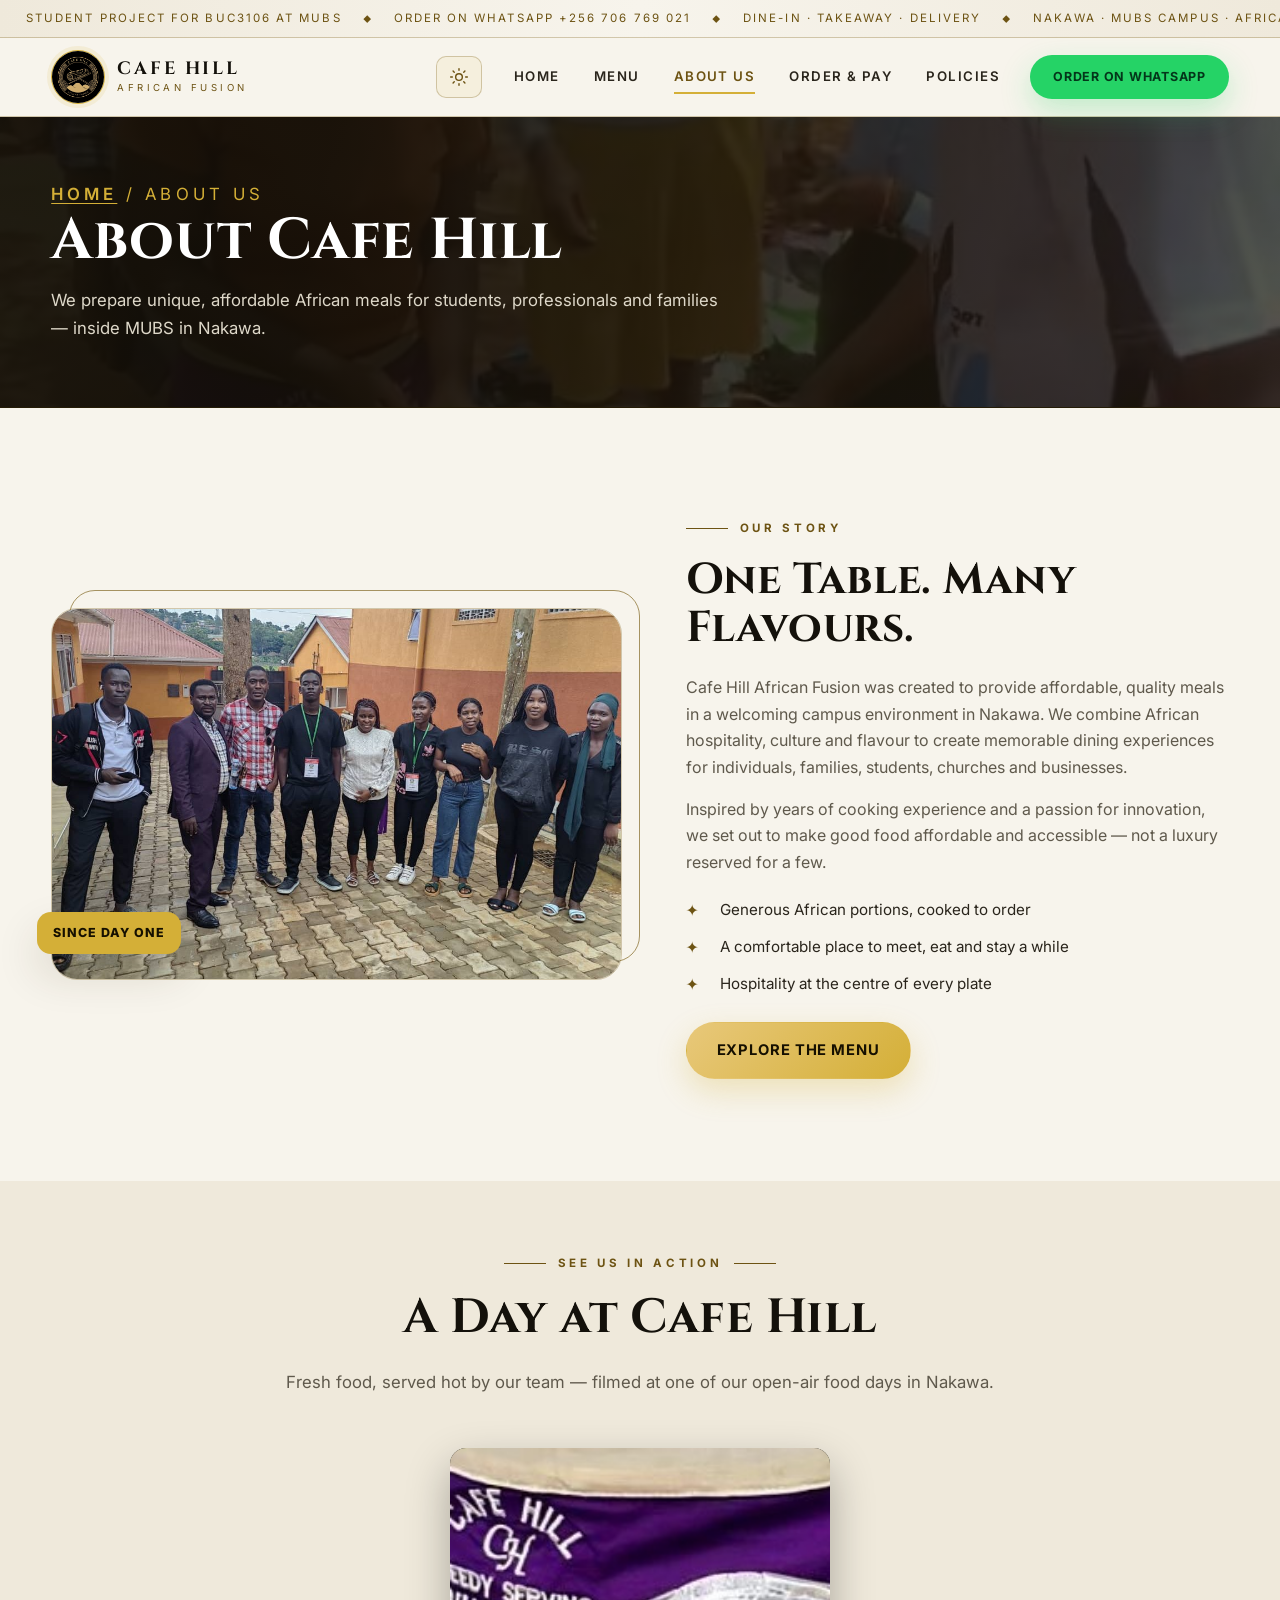
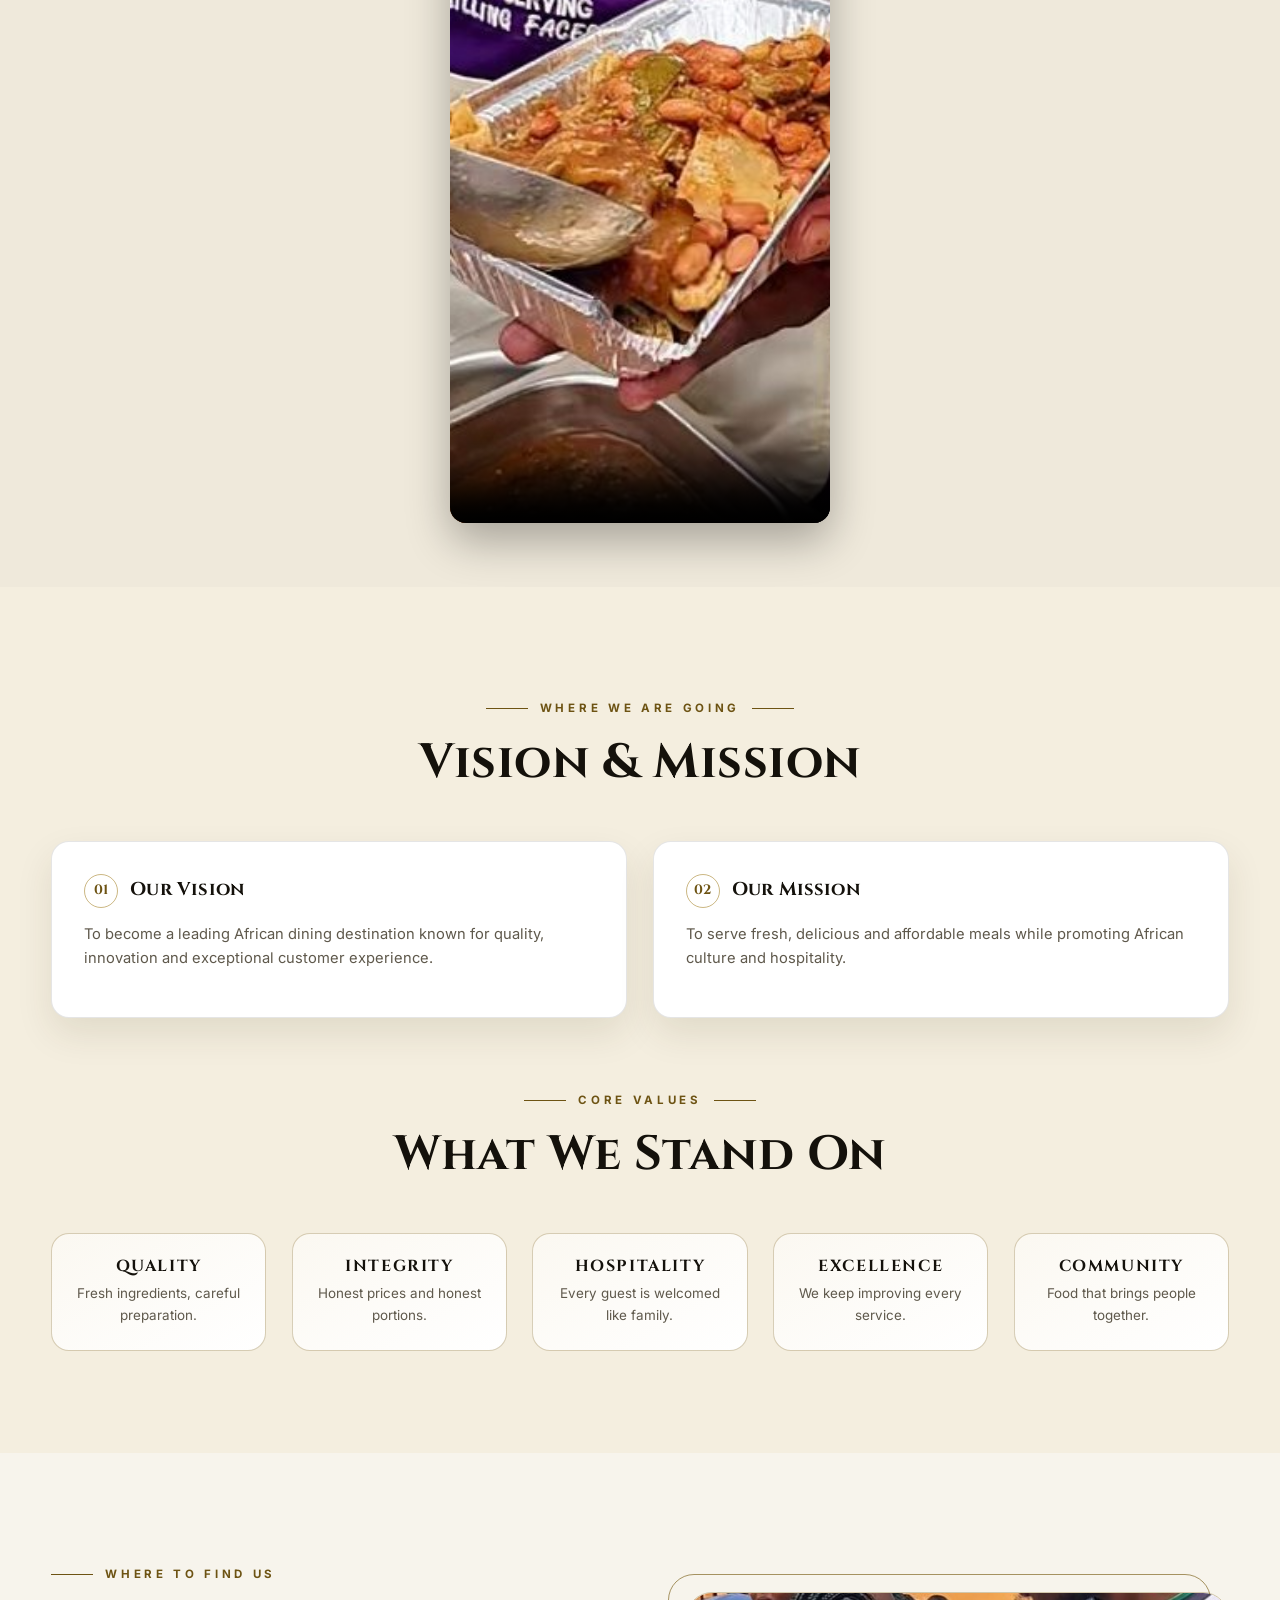
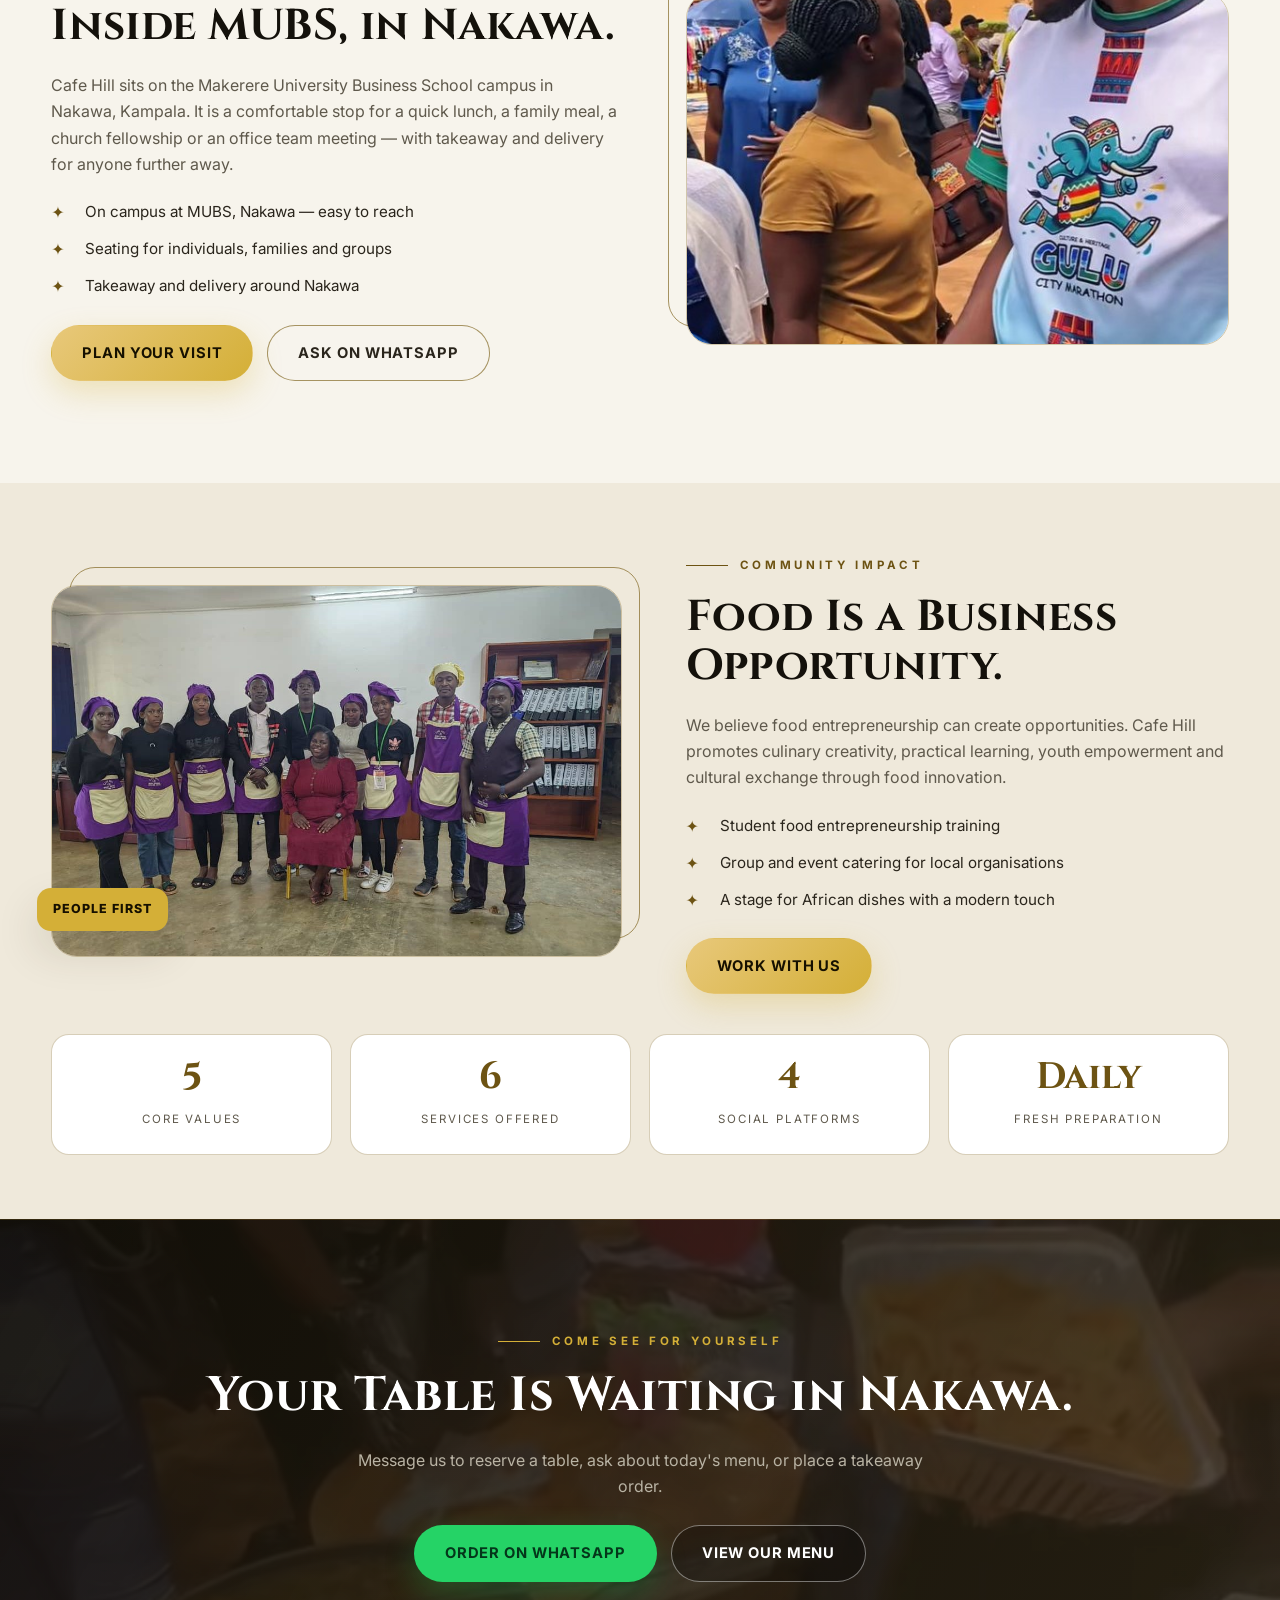
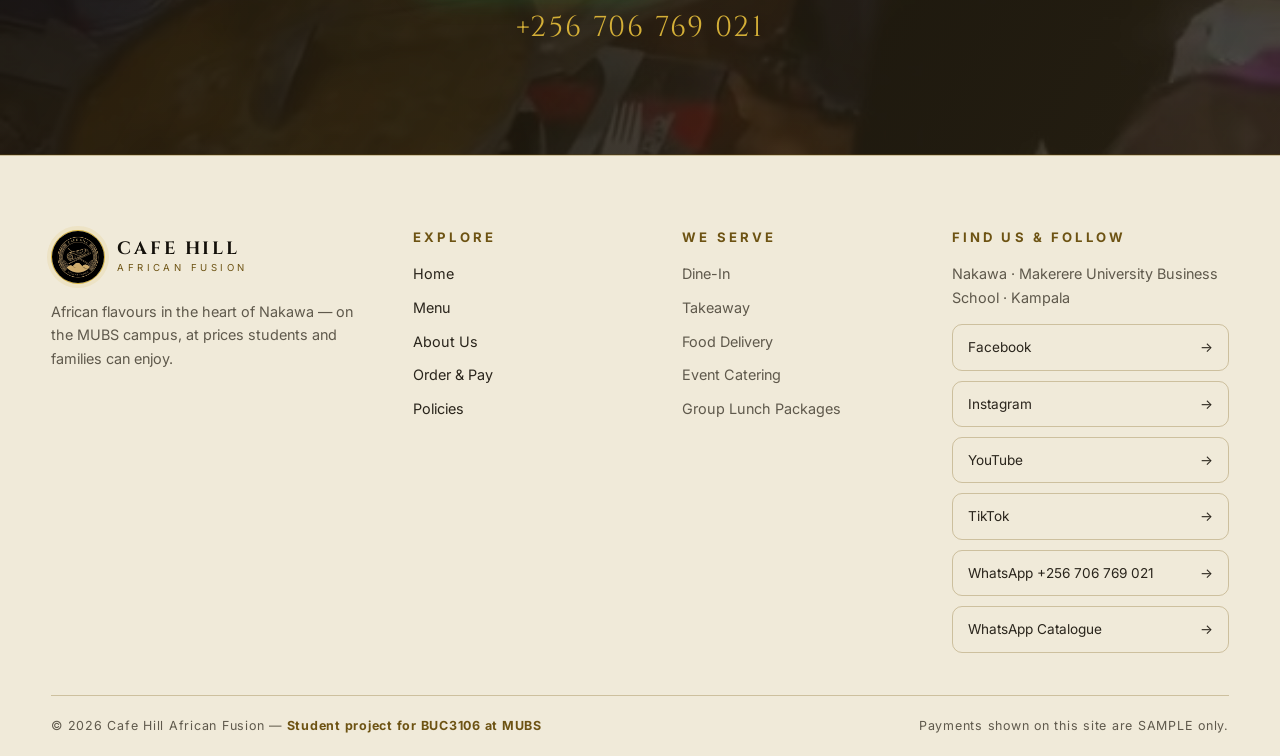
==== commit 76ffe055: "Replace stock/AI images with real photos and video, update WhatsApp number and add catalogue links" ====
--- a/about.html
+++ b/about.html
@@ -17,8 +17,8 @@
 <!-- Top announcement bar -->
 <div class="announce">
   <div class="announce__track">
-    <span>Student project for BUC3106 at MUBS</span><span>Order on WhatsApp +256 751 000 300</span><span>Dine-in · Takeaway · Delivery</span><span>Nakawa · MUBS Campus · African Fusion</span>
-    <span>Student project for BUC3106 at MUBS</span><span>Order on WhatsApp +256 751 000 300</span><span>Dine-in · Takeaway · Delivery</span><span>Nakawa · MUBS Campus · African Fusion</span>
+    <span>Student project for BUC3106 at MUBS</span><span>Order on WhatsApp +256 706 769 021</span><span>Dine-in · Takeaway · Delivery</span><span>Nakawa · MUBS Campus · African Fusion</span>
+    <span>Student project for BUC3106 at MUBS</span><span>Order on WhatsApp +256 706 769 021</span><span>Dine-in · Takeaway · Delivery</span><span>Nakawa · MUBS Campus · African Fusion</span>
   </div>
 </div>
 
@@ -49,7 +49,7 @@
       <a class="nav-link" href="about.html" aria-current="page">About Us</a>
       <a class="nav-link" href="pay.html">Order &amp; Pay</a>
       <a class="nav-link" href="policies.html">Policies</a>
-      <a class="btn btn--wa btn--sm header-cta" href="https://wa.me/256751000300?text=Hello%20Cafe%20Hill%2C%20I%20would%20like%20to%20place%20an%20order." target="_blank" rel="noopener">Order on WhatsApp</a>
+      <a class="btn btn--wa btn--sm header-cta" href="https://wa.me/256706769021?text=Hello%20Cafe%20Hill%2C%20I%20would%20like%20to%20place%20an%20order." target="_blank" rel="noopener">Order on WhatsApp</a>
     </nav>
   </div>
 </header>
@@ -58,7 +58,7 @@
 
   <!-- ============ PAGE HERO ============ -->
   <section class="page-hero" style="--page-img:url('images/kitchen-story.jpg')">
-    <div class="page-hero__bg" role="img" aria-label="A cooking pot over an open fire"></div>
+    <div class="page-hero__bg" role="img" aria-label="Cooking and serving outdoors at a Cafe Hill food day"></div>
     <div class="container">
       <p class="crumbs"><a href="index.html">Home</a> / About Us</p>
       <h1>About Cafe Hill</h1>
@@ -71,7 +71,7 @@
     <div class="container">
       <div class="split">
         <div class="split__media">
-          <img src="images/community.jpg" alt="Friends sharing a meal at a restaurant table" width="1200" height="780">
+          <img src="images/community.jpg" alt="The Cafe Hill team gathered together in Nakawa" width="1200" height="780">
           <span class="float-tag">Since Day One</span>
         </div>
         <div>
@@ -97,6 +97,23 @@
     </div>
   </section>
 
+  <!-- ============ VIDEO ============ -->
+  <section class="section section--tight section--alt">
+    <div class="container">
+      <div class="section-head section-head--center">
+        <span class="eyebrow">See Us In Action</span>
+        <h2>A Day at Cafe Hill</h2>
+        <p>Fresh food, served hot by our team — filmed at one of our open-air food days in Nakawa.</p>
+      </div>
+      <div class="video-frame">
+        <video controls preload="metadata" poster="images/video-poster.jpg" width="576" height="1024">
+          <source src="images/cafehill-serving.mp4" type="video/mp4">
+          Your browser cannot play this video — message us on WhatsApp +256 706 769 021 to see today's menu.
+        </video>
+      </div>
+    </div>
+  </section>
+
   <!-- ============ VISION & MISSION ============ -->
   <section class="section section--cream">
     <div class="container">
@@ -141,7 +158,7 @@
     <div class="container">
       <div class="split split--reverse">
         <div class="split__media">
-          <img src="images/terrace.jpg" alt="Open-air dining terrace with a wide view" width="1200" height="780">
+          <img src="images/terrace.jpg" alt="Serving fresh food at an open-air Cafe Hill food day" width="1200" height="780">
         </div>
         <div>
           <span class="eyebrow">Where To Find Us</span>
@@ -158,7 +175,7 @@
           </ul>
           <div class="btn-row">
             <a class="btn btn--gold" href="pay.html">Plan Your Visit</a>
-            <a class="btn btn--ghost" href="https://wa.me/256751000300?text=Hello%20Cafe%20Hill%2C%20I%20would%20like%20to%20ask%20about%20your%20location." target="_blank" rel="noopener">Ask On WhatsApp</a>
+            <a class="btn btn--ghost" href="https://wa.me/256706769021?text=Hello%20Cafe%20Hill%2C%20I%20would%20like%20to%20ask%20about%20your%20location." target="_blank" rel="noopener">Ask On WhatsApp</a>
           </div>
         </div>
       </div>
@@ -170,7 +187,7 @@
     <div class="container">
       <div class="split">
         <div class="split__media">
-          <img src="images/catering.jpg" alt="A shared table of food for a group" width="1200" height="780">
+          <img src="images/catering.jpg" alt="The Cafe Hill team in aprons, ready to serve" width="1200" height="780">
           <span class="float-tag">People First</span>
         </div>
         <div>
@@ -185,7 +202,7 @@
             <li>Group and event catering for local organisations</li>
             <li>A stage for African dishes with a modern touch</li>
           </ul>
-          <a class="btn btn--gold" href="https://wa.me/256751000300?text=Hello%20Cafe%20Hill%2C%20I%20would%20like%20to%20know%20more%20about%20your%20training%20and%20catering." target="_blank" rel="noopener">Work With Us</a>
+          <a class="btn btn--gold" href="https://wa.me/256706769021?text=Hello%20Cafe%20Hill%2C%20I%20would%20like%20to%20know%20more%20about%20your%20training%20and%20catering." target="_blank" rel="noopener">Work With Us</a>
         </div>
       </div>
 
@@ -205,10 +222,10 @@
       <h2>Your Table Is Waiting in Nakawa.</h2>
       <p>Message us to reserve a table, ask about today's menu, or place a takeaway order.</p>
       <div class="btn-row">
-        <a class="btn btn--wa" href="https://wa.me/256751000300?text=Hello%20Cafe%20Hill%2C%20I%20would%20like%20to%20place%20an%20order." target="_blank" rel="noopener">Order on WhatsApp</a>
+        <a class="btn btn--wa" href="https://wa.me/256706769021?text=Hello%20Cafe%20Hill%2C%20I%20would%20like%20to%20place%20an%20order." target="_blank" rel="noopener">Order on WhatsApp</a>
         <a class="btn btn--ghost" href="products.html">View Our Menu</a>
       </div>
-      <span class="cta-phone">+256 751 000 300</span>
+      <span class="cta-phone">+256 706 769 021</span>
     </div>
   </section>
 
@@ -256,10 +273,11 @@
         <p>Nakawa · Makerere University Business School · Kampala</p>
         <div class="footer-social">
           <a href="https://www.facebook.com/share/1Jii14uaoe/" target="_blank" rel="noopener"><span>Facebook</span><span>→</span></a>
-          <a href="https://www.instagram.com/cafehillrestaurant" target="_blank" rel="noopener"><span>Instagram</span><span>→</span></a>
-          <a href="https://youtube.com/@cafehillrestaurant" target="_blank" rel="noopener"><span>YouTube</span><span>→</span></a>
-          <a href="https://www.tiktok.com/@cafehillrestaurant" target="_blank" rel="noopener"><span>TikTok</span><span>→</span></a>
-          <a href="https://wa.me/256751000300" target="_blank" rel="noopener"><span>WhatsApp +256 751 000 300</span><span>→</span></a>
+          <a href="https://www.instagram.com/cafehillrestaurant?psln=MXM3ZG9xaHpmeWxodA==&amp;utm_source=ig_contact_invite" target="_blank" rel="noopener"><span>Instagram</span><span>→</span></a>
+          <a href="https://youtube.com/@cafehillrestaurant?si=T0xl9Yu-QJQraPS2" target="_blank" rel="noopener"><span>YouTube</span><span>→</span></a>
+          <a href="https://www.tiktok.com/@cafehillrestaurant?_r=1&amp;_t=ZS-9B5vGlA1r0e" target="_blank" rel="noopener"><span>TikTok</span><span>→</span></a>
+          <a href="https://wa.me/256706769021" target="_blank" rel="noopener"><span>WhatsApp +256 706 769 021</span><span>→</span></a>
+          <a href="https://wa.me/message/O7PW3ZY5BGCMG1" target="_blank" rel="noopener"><span>WhatsApp Catalogue</span><span>→</span></a>
         </div>
       </div>
     </div>
--- a/style.css
+++ b/style.css
@@ -1535,3 +1535,16 @@
   .dish-card__price { left: 8px; bottom: 8px; font-size: 0.68rem; padding: 5px 9px; }
   .dish-card__tag { top: 8px; right: 8px; font-size: 0.53rem; padding: 4px 7px; letter-spacing: 0.1em; }
 }
+
+
+/* ---------- Video (About page) ---------- */
+.video-frame{
+  width:min(100%,380px);
+  margin:0 auto;
+  aspect-ratio:9/16;
+  background:#14140f;
+  border-radius:16px;
+  overflow:hidden;
+  box-shadow:0 18px 44px rgba(0,0,0,.30);
+}
+.video-frame video{width:100%;height:100%;object-fit:cover;display:block}
